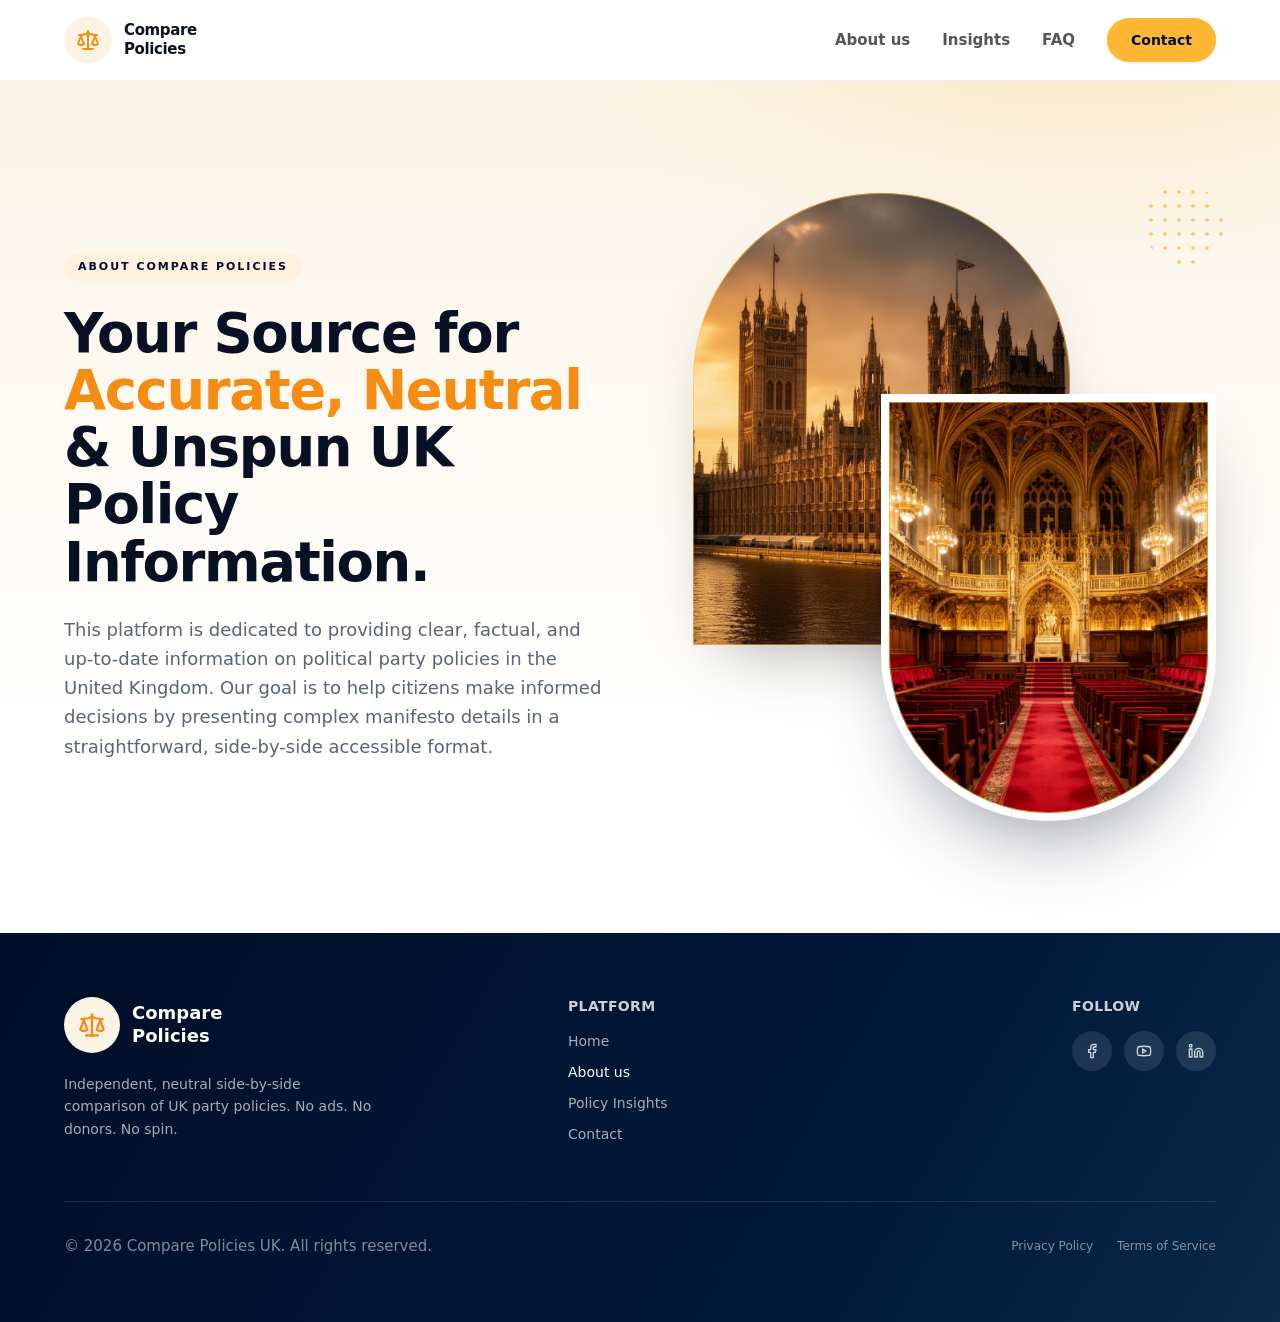
==== about.html @ 4af36c3d "About Page - Hero section" ====
<!DOCTYPE html>
<html lang="en">

<head>
    <!-- Basic Page Needs
		================================================== -->
    <meta charset="utf-8">
    <!--[if IE]><meta http-equiv="x-ua-compatible" content="IE=9" /><![endif]-->
    <meta http-equiv="X-UA-Compatible" content="IE=edge">
    <meta name="viewport" content="width=device-width, initial-scale=1">
    <title>About Us</title>
    <meta name="description" content="SFI">


    <link rel="stylesheet" type="text/css" href="assets/css/reset.css" />
    <link rel="stylesheet" type="text/css" href="assets/css/main.css" />
    <link rel="stylesheet" type="text/css" href="assets/css/responsive.css" />

</head>

<body>
    <header id="site-header" class="header">
        <div class="header-inner">
            <a href="/" class="logo">
                <span class="logo-icon">
                    <svg xmlns="http://www.w3.org/2000/svg" width="24" height="24" viewBox="0 0 24 24" fill="none"
                        stroke="currentColor" stroke-width="2" stroke-linecap="round" stroke-linejoin="round"
                        aria-hidden="true">
                        <path d="M12 3v18" />
                        <path d="m19 8 3 8a5 5 0 0 1-6 0zV7" />
                        <path d="M3 7h1a17 17 0 0 0 8-2 17 17 0 0 0 8 2h1" />
                        <path d="m5 8 3 8a5 5 0 0 1-6 0zV7" />
                        <path d="M7 21h10" />
                    </svg>
                </span>
                <span class="logo-text">Compare<br>Policies</span>
            </a>

            <div class="header-right">
                <nav>
                    <ul>
                        <li><a href="/about">About us</a></li>
                        <li><a href="/insights">Insights</a></li>
                        <li><a href="#faq">FAQ</a></li>
                    </ul>
                </nav>
                <div class="header-actions">
                    <a href="/contact" class="btn-header ">Contact</a>
                </div>
            </div>
            <div class="hambuger-mobile">
                <span class="lines line-1"></span>
                <span class="lines line-2"></span>
                <span class="lines line-3"></span>
            </div>
        </div>
    </header>
    <main id="site-content" class="site-content">
        <section class="about-hero">
            <div class="about-hero__bg" aria-hidden="true"></div>

            <div class="container">
                <div class="about-hero__grid">
                    <div class="about-hero__intro">
                        <span class="about-hero__badge">About Compare Policies</span>
                        <h1 class="about-hero__title">
                            Your Source for <span class="about-hero__title-accent">Accurate, Neutral</span> &amp; Unspun
                            UK
                            Policy Information.
                        </h1>
                        <p class="about-hero__text">
                            This platform is dedicated to providing clear, factual, and up-to-date information on
                            political
                            party policies in the United Kingdom. Our goal is to help citizens make informed decisions
                            by
                            presenting complex manifesto details in a straightforward, side-by-side accessible format.
                        </p>
                    </div>

                    <div class="about-hero__media">
                        <div class="about-hero__media-frame">
                            <div class="about-hero__img about-hero__img--main">
                                <img src="/assets/images/about-westminster-BgsL-rMj.jpg"
                                    alt="The Palace of Westminster at golden hour" width="1024" height="1280">
                            </div>
                            <div class="about-hero__img about-hero__img--secondary">
                                <div class="about-hero__img-inner">
                                    <img src="/assets/images/about-lords-BUiAMKQG.jpg"
                                        alt="Interior of the House of Lords chamber" width="1024" height="1280"
                                        loading="lazy">
                                </div>
                            </div>
                            <span class="about-hero__dots" aria-hidden="true"></span>
                        </div>
                    </div>
                </div>


            </div>
        </section>
    </main>

    <footer class="site-footer" id="site-footer" role="contentinfo">
        <div class="container">
            <div class="site-footer__top">

                <div class="site-footer__brand">
                    <div class="site-footer__logo">
                        <span class="site-footer__logo-icon">
                            <svg xmlns="http://www.w3.org/2000/svg" width="28" height="28" viewBox="0 0 24 24"
                                fill="none" stroke="currentColor" stroke-width="2" stroke-linecap="round"
                                stroke-linejoin="round" aria-hidden="true">
                                <path d="M12 3v18"></path>
                                <path d="m19 8 3 8a5 5 0 0 1-6 0zV7"></path>
                                <path d="M3 7h1a17 17 0 0 0 8-2 17 17 0 0 0 8 2h1"></path>
                                <path d="m5 8 3 8a5 5 0 0 1-6 0zV7"></path>
                                <path d="M7 21h10"></path>
                            </svg>
                        </span>
                        <span class="site-footer__logo-text">Compare<br>Policies</span>
                    </div>
                    <p class="site-footer__tagline">Independent, neutral side-by-side comparison of UK party policies.
                        No ads. No donors. No spin.</p>
                </div>

                <div class="site-footer__col">
                    <h4 class="site-footer__heading">Platform</h4>
                    <ul class="site-footer__links">
                        <li><a href="/">Home</a></li>
                        <li><a href="/about" class="current-menu-item" aria-current="page">About us</a></li>
                        <li><a href="/insights">Policy Insights</a></li>
                        <li><a href="/contact">Contact</a></li>
                    </ul>
                </div>

                <div class="site-footer__col">
                    <h4 class="site-footer__heading">Follow</h4>
                    <div class="site-footer__social">
                        <a href="#" aria-label="Facebook" class="site-footer__social-link">
                            <svg xmlns="http://www.w3.org/2000/svg" width="16" height="16" viewBox="0 0 24 24"
                                fill="none" stroke="currentColor" stroke-width="2" stroke-linecap="round"
                                stroke-linejoin="round" aria-hidden="true">
                                <path d="M18 2h-3a5 5 0 0 0-5 5v3H7v4h3v8h4v-8h3l1-4h-4V7a1 1 0 0 1 1-1h3z"></path>
                            </svg>
                        </a>
                        <a href="#" aria-label="YouTube" class="site-footer__social-link">
                            <svg xmlns="http://www.w3.org/2000/svg" width="16" height="16" viewBox="0 0 24 24"
                                fill="none" stroke="currentColor" stroke-width="2" stroke-linecap="round"
                                stroke-linejoin="round" aria-hidden="true">
                                <path
                                    d="M2.5 17a24.12 24.12 0 0 1 0-10 2 2 0 0 1 1.4-1.4 49.56 49.56 0 0 1 16.2 0A2 2 0 0 1 21.5 7a24.12 24.12 0 0 1 0 10 2 2 0 0 1-1.4 1.4 49.55 49.55 0 0 1-16.2 0A2 2 0 0 1 2.5 17">
                                </path>
                                <path d="m10 15 5-3-5-3z"></path>
                            </svg>
                        </a>
                        <a href="#" aria-label="LinkedIn" class="site-footer__social-link">
                            <svg xmlns="http://www.w3.org/2000/svg" width="16" height="16" viewBox="0 0 24 24"
                                fill="none" stroke="currentColor" stroke-width="2" stroke-linecap="round"
                                stroke-linejoin="round" aria-hidden="true">
                                <path
                                    d="M16 8a6 6 0 0 1 6 6v7h-4v-7a2 2 0 0 0-2-2 2 2 0 0 0-2 2v7h-4v-7a6 6 0 0 1 6-6z">
                                </path>
                                <rect width="4" height="12" x="2" y="9"></rect>
                                <circle cx="4" cy="4" r="2"></circle>
                            </svg>
                        </a>
                    </div>
                </div>

            </div>

            <div class="site-footer__bottom">
                <p>© 2026 Compare Policies UK. All rights reserved.</p>
                <div class="site-footer__legal">
                    <a href="#">Privacy Policy</a>
                    <a href="#">Terms of Service</a>
                </div>
            </div>
        </div>
    </footer>
    <script type="text/javascript" src="assets/js/jquery-3.5.0.min.js"></script>
    <script type="text/javascript" src="assets/js/main.js"></script>
    <script type="text/javascript">
    </script>
</body>

</html>
---- assets/css/main.css ----
.header {
  	position: sticky;
  	top: 0;
  	z-index: 40;
  	border-bottom: 1px solid rgba(228, 232, 239, 0.6);
  	background-color: rgba(255, 255, 255, 0.85);
  	backdrop-filter: blur(12px);
  	-webkit-backdrop-filter: blur(12px);
  }

  .header-inner {
  	margin: 0 auto;
  	display: grid;
  	grid-template-columns: minmax(0, 1fr) auto;
  	height: 80px;
  	max-width: 1200px;
  	align-items: center;
  	gap: 1rem;
  	padding: 0 1.5rem;
  }

  .logo {
  	display: flex;
  	align-items: center;
  	gap: 0.75rem;
  	min-width: 0;
  	text-decoration: none;
  	color: var(--foreground);
  }

  .logo-icon {
  	display: grid;
  	place-items: center;
  	width: 48px;
  	height: 48px;
  	flex-shrink: 0;
  	border-radius: 50%;
  	background-color: var(--brand-cream);
  }

  .logo-icon svg {
  	color: var(--brand-gold-deep);
  }

  .logo-text {
  	font-size: 15px;
  	font-weight: 800;
  	line-height: 1.25;
  	letter-spacing: -0.025em;
  	white-space: nowrap;
  	overflow: hidden;
  	text-overflow: ellipsis;
  }


  .header-right {
  	display: flex;
  	align-items: center;
  	gap: 2rem;
  }

  .header-right nav ul {
  	display: flex;
  	align-items: center;
  	gap: 2rem;
  	font-size: 15px;
  	font-weight: 600;
  }

  .header-right nav ul li {
  	list-style: none;
  }

  .header-right nav ul li a {
  	text-decoration: none;
  	color: rgba(13, 13, 15, 0.7);
  	transition: color 0.15s ease;
  }

  .header-right nav ul li a:hover {
  	color: var(--foreground);
  }

  .btn-header {
  	display: inline-flex;
  	align-items: center;
  	justify-content: center;
  	padding: 8px 24px;
  	border-radius: 9999px;
  	min-height: 44px;
  	font-size: 0.875rem;
  	font-weight: 700;
  	white-space: nowrap;
  	cursor: pointer;
  	text-decoration: none;
  	border: none;
  	flex-shrink: 0;
  	background-color: var(--brand-gold);
  	color: var(--brand-navy-deep);
  	box-shadow: 0 1px 3px rgba(0, 0, 0, 0.1);
  	transition: opacity 0.15s ease;
  }

  .btn-header:hover {
  	opacity: 0.9;
  }

  .hambuger-mobile {
  	display: none;

  }

  @media (max-width: 639px) {
  	.header-right {
  		display: none;
  		position: absolute;
  		width: 100%;
  		height: calc(100vh - 80px);
  		top: 100%;
  		left: 0;
  		background: #fff;
  		z-index: 9;
  		padding: 4rem 1rem;
  	}

  	.header-right nav ul {
  		flex-direction: column;
  	}

  	.header-actions {
  		text-align: center;
  		margin-top: 2rem;
  	}

  	.header-inner {
  		transition: background 0.3s ease;
  	}

  	.header-inner.active {
  		background: #fff;
  	}

  	.logo {
  		max-width: 200px;
  	}

  	.hambuger-mobile {
  		position: absolute;
  		right: 30px;
  		display: block;
  		top: 50%;

  		z-index: 1;
  		transform: translateY(-50%);
  	}

  	.lines {
  		width: 25px;
  		height: 3px;
  		background: var(--brand-navy-deep);
  		display: block;
  		position: absolute;
  		top: 50%;
  		left: 50%;
  		margin-left: -12.5px;
  		margin-top: -1.5px;
  		-webkit-transition: -webkit-transform 200ms;
  		transition: -webkit-transform 200ms;
  		transition: transform 200ms;
  		transition: transform 200ms, -webkit-transform 200ms;
  	}

  	.line-1 {
  		-webkit-transform: translate3d(0, -8px, 0);
  		transform: translate3d(0, -8px, 0);
  	}

  	.line-2 {
  		-webkit-transform: translate3d(0, 0, 0);
  		transform: translate3d(0, 0, 0);

  	}

  	.line-3 {
  		-webkit-transform: translate3d(0, 8px, 0);
  		transform: translate3d(0, 8px, 0);
  	}

  	.hambuger-mobile.exit .line-1 {
  		-webkit-transform: translate3d(0, 0, 0) rotate(45deg);
  		transform: translate3d(0, 0, 0) rotate(45deg);
  	}

  	.hambuger-mobile.exit .line-2 {
  		opacity: 0;
  		-webkit-transform: translate3d(0, 0, 0) scale(0.1, 1);
  		transform: translate3d(0, 0, 0) scale(0.1, 1);
  	}

  	.hambuger-mobile.exit .line-3 {
  		-webkit-transform: translate3d(0, 0, 0) rotate(-45deg);
  		transform: translate3d(0, 0, 0) rotate(-45deg);
  	}
  }

  .hero {
  	position: relative;
  	overflow: hidden;
  	background-color: var(--brand-navy-deep);
  }

  .hero-bg {
  	position: absolute;
  	inset: 0;
  	z-index: 0;
  	background: radial-gradient(1100px 500px at 50% -100px, color-mix(in oklab, var(--brand-gold) 12%, transparent), transparent 60%);
  }

  .hero-inner {
  	position: relative;
  	z-index: 1;
  	margin: 0 auto;
  	max-width: 1100px;
  	padding: 6rem 1.5rem;
  	text-align: center;
  }

  @media (min-width: 640px) {
  	.hero-inner {
  		padding: 8rem 1.5rem;
  	}
  }

  .hero-badge {
  	display: inline-flex;
  	align-items: center;
  	gap: 0.5rem;
  	margin-bottom: 1.75rem;
  	border: 1px solid rgba(255, 255, 255, 0.2);
  	background: rgba(255, 255, 255, 0.1);
  	border-radius: 9999px;
  	padding: 5px 16px;
  	font-size: 0.75rem;
  	font-weight: 600;
  	color: rgba(255, 255, 255, 0.8);
  	box-shadow: 0 1px 3px rgba(0, 0, 0, 0.1);
  }

  .hero-title {
  	margin: 0 auto;
  	max-width: 56rem;
  	font-size: 2.25rem;
  	font-weight: 900;
  	line-height: 1.05;
  	letter-spacing: -0.025em;
  	color: #fff;
  	text-wrap: balance;
  }

  .hero-title span {
  	color: var(--brand-gold-deep)
  }

  @media (min-width: 640px) {
  	.hero-title {
  		font-size: 3.75rem;
  	}
  }

  .hero-desc {
  	margin: 1.5rem auto 0;
  	max-width: 42rem;
  	font-size: 1.125rem;
  	line-height: 1.625;
  	color: rgba(255, 255, 255, 0.7);
  	text-wrap: pretty;
  }

  .hero-trust {
  	display: flex;
  	flex-wrap: wrap;
  	align-items: center;
  	justify-content: center;
  	gap: 0.5rem 1.5rem;
  	margin-top: 1.75rem;
  	font-size: 0.875rem;
  	font-weight: 500;
  	color: rgba(255, 255, 255, 0.75);
  }

  .trust-item {
  	display: inline-flex;
  	align-items: center;
  	gap: 0.375rem;
  }

  .trust-item svg {
  	color: var(--brand-gold-deep)
  }

  .trust-sep {
  	display: none;
  	width: 1px;
  	height: 1rem;
  	background: rgba(255, 255, 255, 0.2);
  }

  @media (min-width: 640px) {
  	.trust-sep {
  		display: inline-block;
  	}
  }

  /* Buttons */
  .hero-actions {
  	display: flex;
  	flex-wrap: wrap;
  	align-items: center;
  	justify-content: center;
  	gap: 0.75rem;
  	margin-top: 2.5rem;
  }

  .btn {
  	display: inline-flex;
  	align-items: center;
  	justify-content: center;
  	gap: 0.5rem;
  	padding: 8px 24px;
  	border-radius: 9999px;
  	min-height: 44px;
  	font-size: 1rem;
  	font-weight: 700;
  	text-decoration: none;
  	white-space: nowrap;
  	background-color: var(--brand-gold);
  	color: var(--brand-navy-deep);
  	transition: filter 0.15s ease;
  }

  .btn-gold {
  	box-shadow: 0 18px 40px -14px color-mix(in oklab, var(--brand-gold) 85%, transparent);

  }

  .btn:hover {
  	filter: brightness(1.05);
  }

  .btn-outline {
  	font-weight: 600;
  	color: #fff;
  	border: 2px solid rgba(255, 255, 255, 0.3);
  	background: transparent;
  	box-shadow: none;
  	transition: background 0.15s ease;
  }

  .btn-outline:hover {
  	filter: none;
  	background: rgba(255, 255, 255, 0.1);
  }

  .btn svg {
  	transition: transform 0.15s ease;
  }

  .btn:hover svg {
  	transform: translateY(2px);
  }

  .btn-outline:hover svg {
  	transform: translateX(2px);

  }

  .hero-actions .btn {
  	padding: 14px 28px;
  }

  .compare-section {
  	border-top: 1px solid rgba(228, 232, 239, 0.6);
  	background-color: var(--background);
  	padding: 5rem 0;
  }

  .btn-navy:hover svg {
  	transform: translateX(2px);

  }

  .compare-inner {}

  .compare-heading {
  	margin-bottom: 2.5rem;
  	max-width: 42rem;
  }



  @media (min-width: 640px) {
  	.compare-title {
  		font-size: 2.25rem;
  	}
  }

  .compare-desc {
  	margin-top: 0.75rem;
  	color: var(--muted-foreground);
  }

  /* TAB SCROLL */
  .tab-scroll {
  	margin: 0 -1.5rem;
  	overflow-x: auto;
  	padding: 0 1.5rem 0.5rem;
  	scrollbar-width: none;
  	-ms-overflow-style: none;
  }

  .tab-scroll::-webkit-scrollbar {
  	display: none;
  }

  .tab-list {
  	display: inline-flex;
  	gap: 0.25rem;
  	padding: 0.25rem;
  	border-radius: 9999px;
  	background-color: var(--brand-cream);
  	white-space: nowrap;
  }

  .tab-btn {
  	display: inline-flex;
  	align-items: center;
  	justify-content: center;
  	padding: 0.5rem 1rem;
  	border-radius: 9999px;
  	border: none;
  	background: transparent;
  	font-size: 0.875rem;
  	font-weight: 600;
  	color: rgba(13, 13, 15, 0.6);
  	cursor: pointer;
  	transition: background 0.15s ease, color 0.15s ease, box-shadow 0.15s ease;
  	line-height: 1.42857;
  }

  .tab-btn--active {
  	background-color: var(--brand-navy);
  	color: #fff;
  	box-shadow: 0 1px 3px rgba(0, 0, 0, 0.15);
  }

  .tab-panel {
  	margin-top: 2rem;
  }

  .cards-grid {
  	display: grid;
  	grid-template-columns: 1fr;
  	gap: 1.25rem;
  }

  @media (min-width: 768px) {
  	.cards-grid {
  		grid-template-columns: repeat(2, 1fr);
  		gap: 1.5rem;
  	}
  }

  @media (min-width: 1024px) {
  	.cards-grid {
  		grid-template-columns: repeat(3, 1fr);
  	}
  }

  .compare-section .card {
  	overflow: hidden;
  	border-radius: 24px;
  	border: 1px solid var(--border);
  	background-color: var(--card);
  	box-shadow: 0 1px 3px rgba(0, 0, 0, 0.07);
  	transition: transform 0.3s ease, box-shadow 0.3s ease;
  }

  .compare-section .card:hover {
  	transform: translateY(-4px);
  	box-shadow: 0 20px 40px rgba(0, 0, 0, 0.12);
  }

  .card-header {
  	padding: 1.25rem 1.5rem;
  	color: #fff;
  }

  .card-title {
  	font-size: 1.125rem;
  	font-weight: 900;
  	letter-spacing: -0.025em;
  }

  .card-subtitle {
  	font-size: 0.75rem;
  	font-weight: 500;
  	color: rgba(255, 255, 255, 0.85);
  	margin: 0;
  }

  .card-list {
  	list-style: none;
  	padding: 1.5rem;
  	display: flex;
  	flex-direction: column;
  	gap: 1rem;
  }

  .card-item {
  	display: flex;
  	gap: 0.75rem;
  	font-size: 15px;
  	line-height: 1.625;
  	color: rgba(13, 13, 15, 0.8);
  }

  .card-icon {
  	flex-shrink: 0;
  	margin-top: 2px;
  	width: 16px;
  	height: 16px;
  }


  .card .card-header {
  	background: var(--bg-header, var(--color));
  }

  .card .card-icon {
  	color: var(--color);
  }

  .insights {
  	border-top: 1px solid var(--border);
  	background-color: var(--background);
  	padding: 5rem 0;
  }

  .insights__head {
  	display: flex;
  	flex-direction: column;
  	gap: 1rem;
  	margin-bottom: 2.5rem;
  }



  .btn-navy {
  	background-color: var(--brand-navy-deep);
  	color: #fff;
  	box-shadow: none;
  	font-size: 0.875rem;
  	line-height: 1.42857;
  }

  .btn-navy:hover {
  	filter: brightness(1.15);
  }

  .insights__grid {
  	display: grid;
  	grid-template-columns: 1fr;
  	gap: 2rem;
  }

  .insight-card {
  	display: flex;
  	flex-direction: column;
  	height: 100%;
  	border-radius: 1rem;
  	overflow: hidden;
  	border: 1px solid var(--border);
  	background: #fff;
  	text-decoration: none;
  	color: inherit;
  	box-shadow: 0 8px 24px -16px rgba(15, 23, 42, 0.18);
  	transition: transform 0.3s ease, box-shadow 0.3s ease;
  }

  .insight-card:hover {
  	transform: translateY(-4px);
  	box-shadow: 0 30px 50px -24px rgba(15, 23, 42, 0.28);
  }

  .insight-card__media {
  	position: relative;
  	aspect-ratio: 16 / 10;
  	width: 100%;
  	display: grid;
  	place-items: center;
  }

  .insight-card__media--green {
  	background: linear-gradient(135deg, #bbf7d0 0%, #4ade80 100%);
  }

  .insight-card__media--navy {
  	background: linear-gradient(135deg, color-mix(in oklab, var(--brand-navy) 25%, white) 0%, var(--brand-navy) 100%);
  }

  .insight-card__media--blue {
  	background: linear-gradient(135deg, #bfdbfe 0%, #60a5fa 100%);
  }

  .insight-card__icon {
  	color: rgba(255, 255, 255, 0.9);
  	filter: drop-shadow(0 4px 10px rgba(0, 0, 0, 0.18));
  	transition: transform 0.3s ease;
  }

  .insight-card:hover .insight-card__icon {
  	transform: scale(1.1);
  }

  .insight-card__tag {
  	position: absolute;
  	left: 1rem;
  	top: 1rem;
  	border-radius: 9999px;
  	padding: 0.25rem 0.75rem;
  	font-size: 0.6875rem;
  	font-weight: 700;
  	text-transform: uppercase;
  	letter-spacing: 0.05em;
  }

  .insight-card__tag--green {
  	background-color: color-mix(in oklab, #16a34a 18%, white);
  	color: #166534;
  }

  .insight-card__tag--navy {
  	background-color: color-mix(in oklab, var(--brand-navy) 14%, white);
  	color: var(--brand-navy-deep);
  }

  .insight-card__tag--blue {
  	background-color: color-mix(in oklab, #2563eb 18%, white);
  	color: #1e3a8a;
  }

  .insight-card__body {
  	display: flex;
  	flex: 1;
  	flex-direction: column;
  	padding: 1.5rem;
  }

  .insight-card__title {
  	font-size: 1.125rem;
  	font-weight: 700;
  	line-height: 1.375;
  	letter-spacing: -0.025em;
  	color: var(--brand-navy-deep);
  	display: -webkit-box;
  	-webkit-line-clamp: 2;
  	-webkit-box-orient: vertical;
  	overflow: hidden;
  	transition: color 0.3s ease;
  }



  .insight-card__excerpt {
  	margin-top: 0.75rem;
  	margin-bottom: 0;
  	font-size: 0.9375rem;
  	line-height: 1.625;
  	color: var(--muted-foreground);
  	display: -webkit-box;
  	-webkit-line-clamp: 3;
  	-webkit-box-orient: vertical;
  	overflow: hidden;
  }

  .insight-card__meta {
  	margin-top: auto;
  	display: flex;
  	align-items: center;
  	justify-content: space-between;
  	border-top: 1px solid var(--border);
  	padding-top: 1rem;
  	font-size: 0.75rem;
  	font-weight: 500;
  	color: var(--muted-foreground);
  }

  .insight-card__readtime {
  	display: inline-flex;
  	align-items: center;
  	gap: 0.375rem;
  }

  @media (min-width: 640px) {
  	.insights__head {
  		flex-direction: row;
  		align-items: flex-end;
  		justify-content: space-between;
  	}

  	.insights__grid {
  		grid-template-columns: repeat(2, 1fr);
  	}

  }

  @media (min-width: 1024px) {
  	.insights__grid {
  		grid-template-columns: repeat(3, 1fr);
  	}
  }

  @media (max-width:767px) {
  	.insights__head {
  		align-items: flex-start;
  	}
  }

  .methodology {
  	border-top: 1px solid var(--border);
  	background-color: var(--brand-cream);
  	padding: 5rem 0;
  }

  .methodology__head {
  	margin-bottom: 3.5rem;
  	text-align: center;
  }



  .methodology__grid {
  	position: relative;
  	display: grid;
  	gap: 1.5rem;
  }

  .step-card {
  	position: relative;
  	border-radius: 1rem;
  	border: 1px solid var(--border);
  	background-color: var(--card);
  	padding: 2rem;
  	box-shadow: 0 1px 2px 0 rgba(0, 0, 0, 0.05);
  }

  .step-card__head {
  	display: flex;
  	align-items: center;
  	justify-content: space-between;
  }

  .step-card__icon-wrap {
  	display: grid;
  	place-items: center;
  	height: 3rem;
  	width: 3rem;
  	border-radius: 0.75rem;
  	background-color: var(--brand-navy);
  	color: var(--brand-gold);
  }

  .step-card__number {
  	font-size: 1.875rem;
  	font-weight: 900;
  	letter-spacing: -0.025em;
  	color: color-mix(in oklab, var(--brand-navy) 18%, transparent);
  }

  .step-card__title {
  	margin-top: 1.25rem;
  	font-size: 1.25rem;
  	font-weight: 700;
  	letter-spacing: -0.025em;
  }

  .step-card__text {
  	margin-top: 0.5rem;
  	font-size: 0.9375rem;
  	line-height: 1.625;
  	color: var(--muted-foreground);
  }

  @media (min-width: 768px) {
  	.methodology__grid {
  		grid-template-columns: repeat(3, 1fr);
  		gap: 2rem;
  	}
  }

  .faq {
  	border-top: 1px solid var(--border);
  	padding: 5rem 0;
  }

  .container--narrow {
  	max-width: 820px;
  }

  .faq__head {
  	margin-bottom: 2.5rem;
  	text-align: center;
  }


  .faq__list {
  	display: flex;
  	flex-direction: column;
  	gap: 0.75rem;
  }

  .faq-item {
  	border-radius: 1rem;
  	border: 1px solid var(--border);
  	background-color: var(--card);
  	overflow: hidden;
  }

  .faq-item__trigger {
  	display: flex;
  	width: 100%;
  	align-items: center;
  	justify-content: space-between;
  	gap: 1rem;
  	padding: 1.25rem 1.25rem;
  	background: none;
  	border: none;
  	cursor: pointer;
  	text-align: left;
  	font-size: 1rem;
  	font-weight: 600;
  	color: var(--foreground);
  	line-height: 1.5;
  }

  .faq-item__icon {
  	flex-shrink: 0;
  	color: var(--muted-foreground);
  	transition: transform 0.2s ease;
  }

  .faq-item__trigger[aria-expanded="true"] .faq-item__icon {
  	transform: rotate(180deg);
  }

  .faq-item__panel {
  	max-height: 0;
  	overflow: hidden;
  	transition: max-height 0.25s ease;
  }

  .faq-item__panel-inner {
  	padding: 0 1.25rem 1.25rem;
  	font-size: 0.875rem;
  	line-height: 1.625;
  	color: var(--muted-foreground);
  }

  .newsletter {
  	border-top: 1px solid var(--border);
  	padding: 5rem 0;
  }

  .newsletter__panel {
  	position: relative;
  	overflow: hidden;
  	border-radius: 1.5rem;
  	padding: 4rem 2rem;
  	text-align: center;
  	color: #fff;
  	background: linear-gradient(135deg, var(--brand-navy-deep) 0%, var(--brand-navy) 60%, var(--brand-navy-soft) 100%);
  }

  .newsletter__pattern {
  	pointer-events: none;
  	position: absolute;
  	inset: 0;
  	opacity: 0.06;
  	background-image: repeating-linear-gradient(135deg, #fff 0px, #fff 1px, transparent 1px, transparent 22px);
  }

  .newsletter__content {
  	position: relative;
  }

  .newsletter__title {
  	margin: 0 auto;
  	max-width: 42rem;
  	font-size: 2.25rem;
  	font-weight: 900;
  	letter-spacing: -0.025em;
  	line-height: 1.11111;
  }

  .newsletter__text {
  	margin: 1rem auto 0;
  	max-width: 32rem;
  	color: rgba(255, 255, 255, 0.75);
  }

  .newsletter__form {
  	display: flex;
  	flex-direction: column;
  	gap: 0.75rem;
  	max-width: 28rem;
  	margin: 2rem auto 0;
  }

  .newsletter__input {
  	height: 3rem;
  	width: 100%;
  	border-radius: 9999px;
  	border: 1px solid rgba(255, 255, 255, 0.18);
  	background-color: rgba(255, 255, 255, 0.1);
  	padding: 0 1.25rem;
  	font-size: 1rem;
  	color: #fff;
  }

  .newsletter__input::placeholder {
  	color: rgba(255, 255, 255, 0.5);
  }

  .newsletter__input:focus-visible {
  	outline: none;
  	box-shadow: 0 0 0 2px var(--brand-gold);
  }

  .newsletter__submit {
  	display: inline-flex;
  	align-items: center;
  	justify-content: center;
  	gap: 0.5rem;
  	min-height: 3rem;
  	padding: 0 1.75rem;
  	border: none;
  	border-radius: 9999px;
  	font-size: .875rem;
  	line-height: 1.42857;
  	font-weight: 700;
  	white-space: nowrap;
  	cursor: pointer;
  	background-color: var(--brand-gold);
  	color: var(--brand-navy-deep);
  	transition: filter 0.15s ease;
  }

  .newsletter__submit:hover {
  	filter: brightness(1.05);
  }

  .newsletter__disclaimer {
  	margin-top: 1rem;
  	font-size: 0.75rem;
  	color: rgba(255, 255, 255, 0.55);
  	line-height: 1.33333;
  }

  @media (min-width: 640px) {
  	.newsletter__panel {
  		padding: 4rem 4rem;
  	}

  	.newsletter__form {
  		flex-direction: row;
  	}

  	.newsletter__submit {
  		flex-shrink: 0;
  	}
  }

  /* Footer */
  .site-footer {
  	color: #fff;
  	background: linear-gradient(120deg, var(--brand-navy-deep) 0%, var(--brand-navy) 70%, var(--brand-navy-soft) 100%);
  }

  .site-footer__top {
  	display: grid;
  	gap: 2.5rem;
  	padding: 64px 0 56px;
  }

  .site-footer__brand {
  	display: flex;
  	flex-direction: column;
  }

  .site-footer__logo {
  	display: flex;
  	align-items: center;
  	gap: 0.75rem;
  }

  .site-footer__logo-icon {
  	display: grid;
  	place-items: center;
  	height: 3.5rem;
  	width: 3.5rem;
  	border-radius: 9999px;
  	background-color: var(--brand-cream);
  	color: var(--brand-gold-deep);
  }

  .site-footer__logo-text {
  	font-size: 1.125rem;
  	font-weight: 800;
  	line-height: 1.25;
  }

  .site-footer__tagline {
  	margin-top: 1.25rem;
  	max-width: 20rem;
  	font-size: 0.875rem;
  	color: rgba(255, 255, 255, 0.65);
  }

  .site-footer__heading {
  	font-size: 0.875rem;
  	font-weight: 700;
  	text-transform: uppercase;
  	letter-spacing: 0.025em;
  	color: rgba(255, 255, 255, 0.8);
  }

  .site-footer__links {
  	margin-top: 1rem;
  	display: flex;
  	flex-direction: column;
  	gap: 0.625rem;
  	font-size: 0.875rem;
  	list-style: none;
  	padding: 0;
  }

  .site-footer__links a {
  	color: rgba(255, 255, 255, 0.65);
  	text-decoration: none;
  	transition: color 0.15s ease;
  }

  .site-footer__links a:hover,
  .site-footer__links a.current-menu-item {
  	color: #fff;
  }

  .site-footer__social {
  	margin-top: 1rem;
  	display: flex;
  	align-items: center;
  	gap: 0.75rem;
  }

  .site-footer__social-link {
  	display: grid;
  	place-items: center;
  	height: 2.5rem;
  	width: 2.5rem;
  	border-radius: 9999px;
  	background-color: rgba(255, 255, 255, 0.1);
  	color: rgba(255, 255, 255, 0.8);
  	transition: background-color 0.15s ease, color 0.15s ease;
  }

  .site-footer__social-link:hover {
  	background-color: rgba(255, 255, 255, 0.2);
  	color: #fff;
  }

  .site-footer__bottom {
  	display: flex;
  	flex-direction: column;
  	align-items: center;
  	justify-content: space-between;
  	gap: 0.75rem;
  	border-top: 1px solid rgba(255, 255, 255, 0.1);
  	padding: 2rem 0 4rem;
  	font-size: 0.75rem;
  	color: rgba(255, 255, 255, 0.5);
  }

  .site-footer__bottom p {
  	color: #ffffff80;
  	margin: 0;
  }

  .site-footer__legal {
  	display: flex;
  	gap: 1.5rem;
  }

  .site-footer__legal a {
  	color: rgba(255, 255, 255, 0.5);
  	text-decoration: none;
  	transition: color 0.15s ease;
  }

  .site-footer__legal a:hover {
  	color: rgba(255, 255, 255, 0.8);
  }

  @media (min-width: 768px) {
  	.site-footer__top {
  		grid-template-columns: 1fr 1fr auto;
  		align-items: start;
  	}

  	.site-footer__bottom {
  		flex-direction: row;
  	}
  }


  /* about hero */
  .about-hero {
  	position: relative;
  	overflow: hidden;
  }

  .about-hero__bg {
  	position: absolute;
  	inset: 0;
  	z-index: -1;
  	background:
  		radial-gradient(900px 460px at 85% -80px, color-mix(in oklab, var(--brand-gold) 18%, transparent), transparent 60%),
  		linear-gradient(180deg, var(--brand-cream) 0%, #ffffff 75%);
  }

  .about-hero__grid {
  	display: grid;
  	align-items: center;
  	gap: 3.5rem;
  	padding: 5rem 0;
  }

  .about-hero__badge {
  	display: inline-flex;
  	align-items: center;
  	border-radius: 9999px;
  	padding: 0.375rem 0.875rem;
  	font-size: 0.6875rem;
  	font-weight: 700;
  	text-transform: uppercase;
  	letter-spacing: 0.18em;
  	background-color: color-mix(in oklab, var(--brand-gold) 20%, white);
  	color: var(--brand-navy-deep);
  }

  .about-hero__title {
  	margin-top: 1.5rem;
  	font-size: 2.25rem;
  	font-weight: 900;
  	line-height: 1.05;
  	letter-spacing: -0.025em;
  }

  .about-hero__title-accent {
  	color: var(--brand-gold-deep);
  }

  .about-hero__text {
  	margin-top: 1.5rem;
  	max-width: 36rem;
  	font-size: 1.125rem;
  	line-height: 1.625;
  	color: var(--muted-foreground);
  }

  .about-hero__media {
  	position: relative;
  	margin: 0 auto;
  	width: 100%;
  	max-width: 560px;
  }

  .about-hero__media-frame {
  	position: relative;
  	aspect-ratio: 5 / 6;
  	width: 100%;
  }

  .about-hero__img {
  	position: absolute;
  	overflow: hidden;
  }

  .about-hero__img img {
  	height: 100%;
  	width: 100%;
  	object-fit: cover;
  	display: block;
  }

  .about-hero__img--main {
  	top: 0;
  	left: 0;
  	height: 72%;
  	width: 72%;
  	border-radius: 9999px 9999px 1.5rem 1.5rem;
  	box-shadow: 0 30px 70px -30px rgba(0, 0, 0, 0.35);
  	outline: 1px solid color-mix(in oklab, var(--brand-gold) 55%, transparent);
  	outline-offset: -1px;
  }

  .about-hero__img--secondary {
  	bottom: 0;
  	right: 0;
  	height: 68%;
  	width: 64%;
  	background-color: #fff;
  	padding: 0.5rem;
  	border-radius: 1.5rem 1.5rem 9999px 9999px;
  	box-shadow: 0 40px 80px -30px rgba(15, 23, 42, 0.45);
  }

  .about-hero__img-inner {
  	height: 100%;
  	width: 100%;
  	overflow: hidden;
  	border-radius: 1.25rem 1.25rem 9999px 9999px;
  	outline: 1px solid color-mix(in oklab, var(--brand-gold) 60%, transparent);
  	outline-offset: -1px;
  }

  .about-hero__img-inner img {
  	height: 100%;
  	width: 100%;
  	object-fit: cover;
  	display: block;
  }

  .about-hero__dots {
  	position: absolute;
  	top: -0.5rem;
  	right: -0.5rem;
  	height: 5rem;
  	width: 5rem;
  	border-radius: 9999px;
  	opacity: 0.7;
  	background: radial-gradient(circle, var(--brand-gold) 1.5px, transparent 2px) 0 0 / 14px 14px;
  	pointer-events: none;
  }

  @media (min-width: 1024px) {
  	.about-hero__grid {
  		grid-template-columns: 1.05fr 1fr;
  		gap: 5rem;
  		padding: 7rem 0;
  	}

  	.about-hero__title {
  		font-size: 3.4rem;
  	}
  }
---- assets/css/responsive.css ----
@media (max-width: 1600px){
	
});
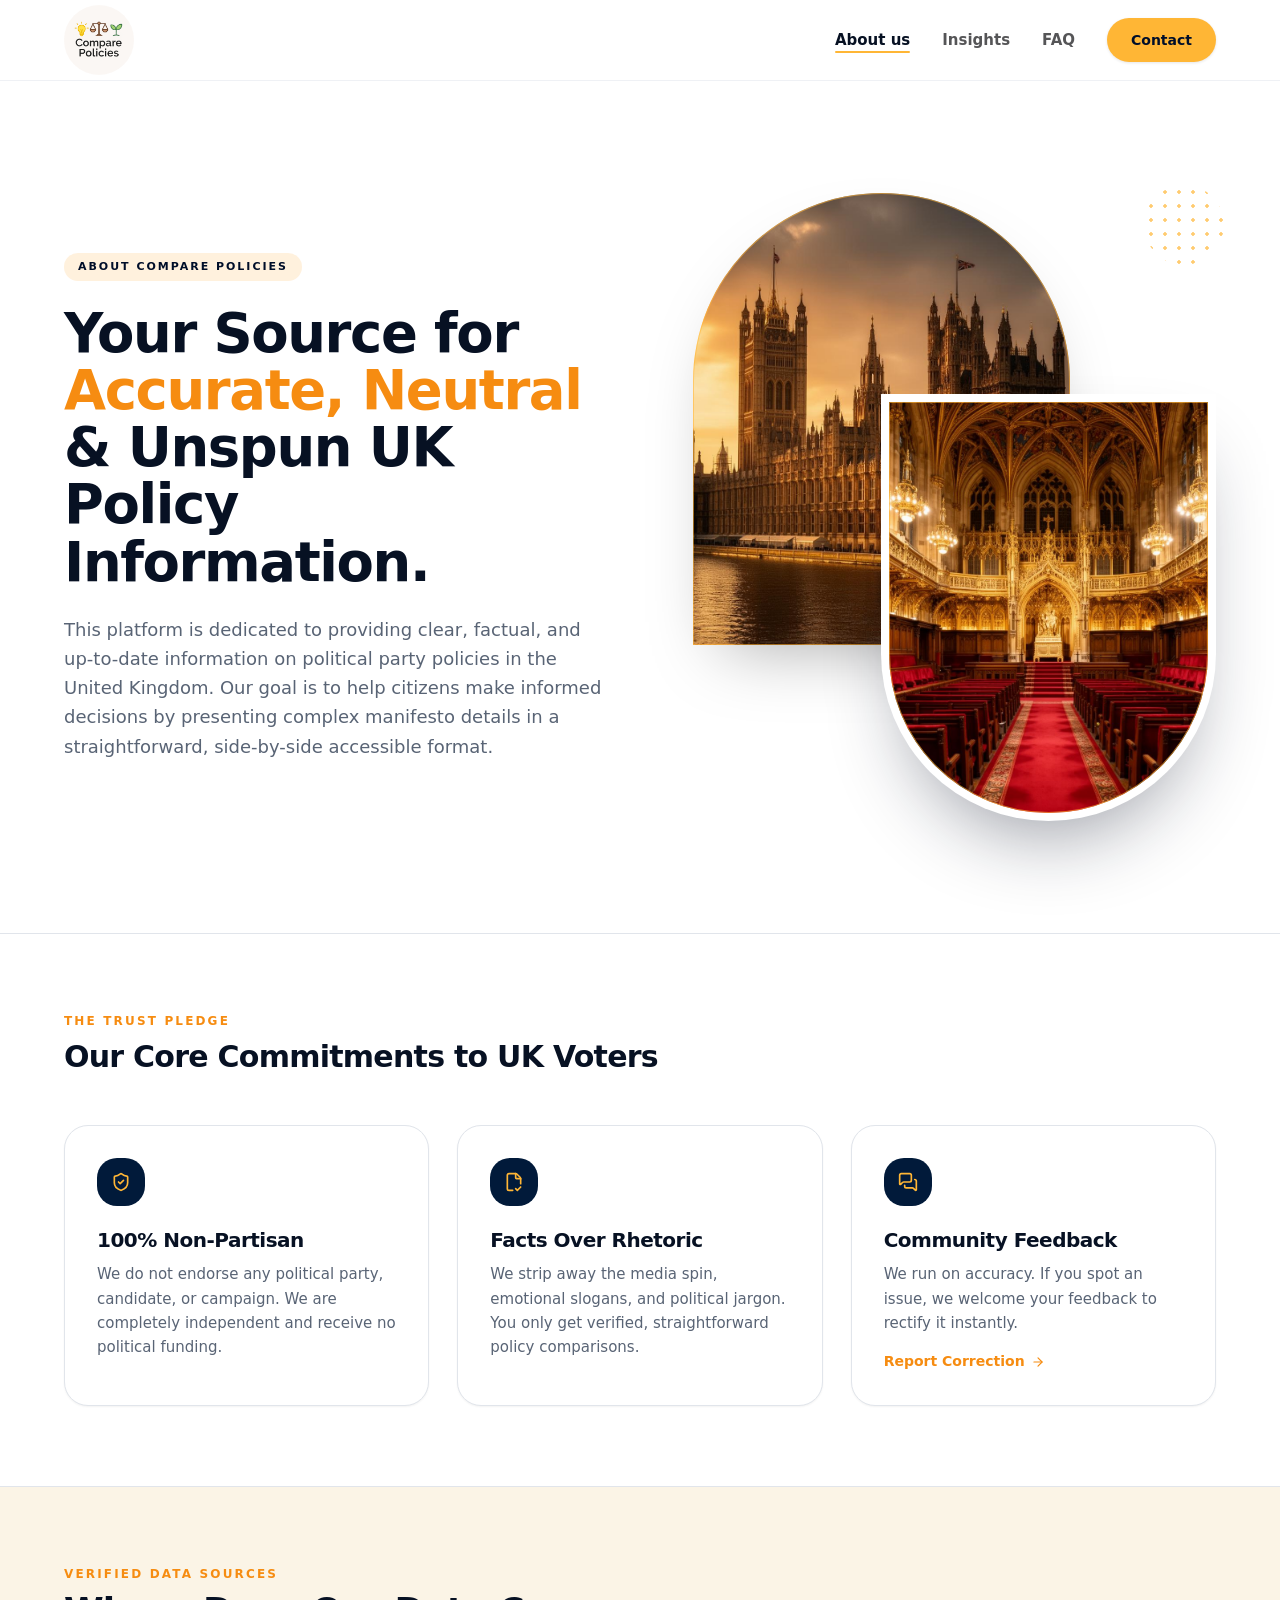
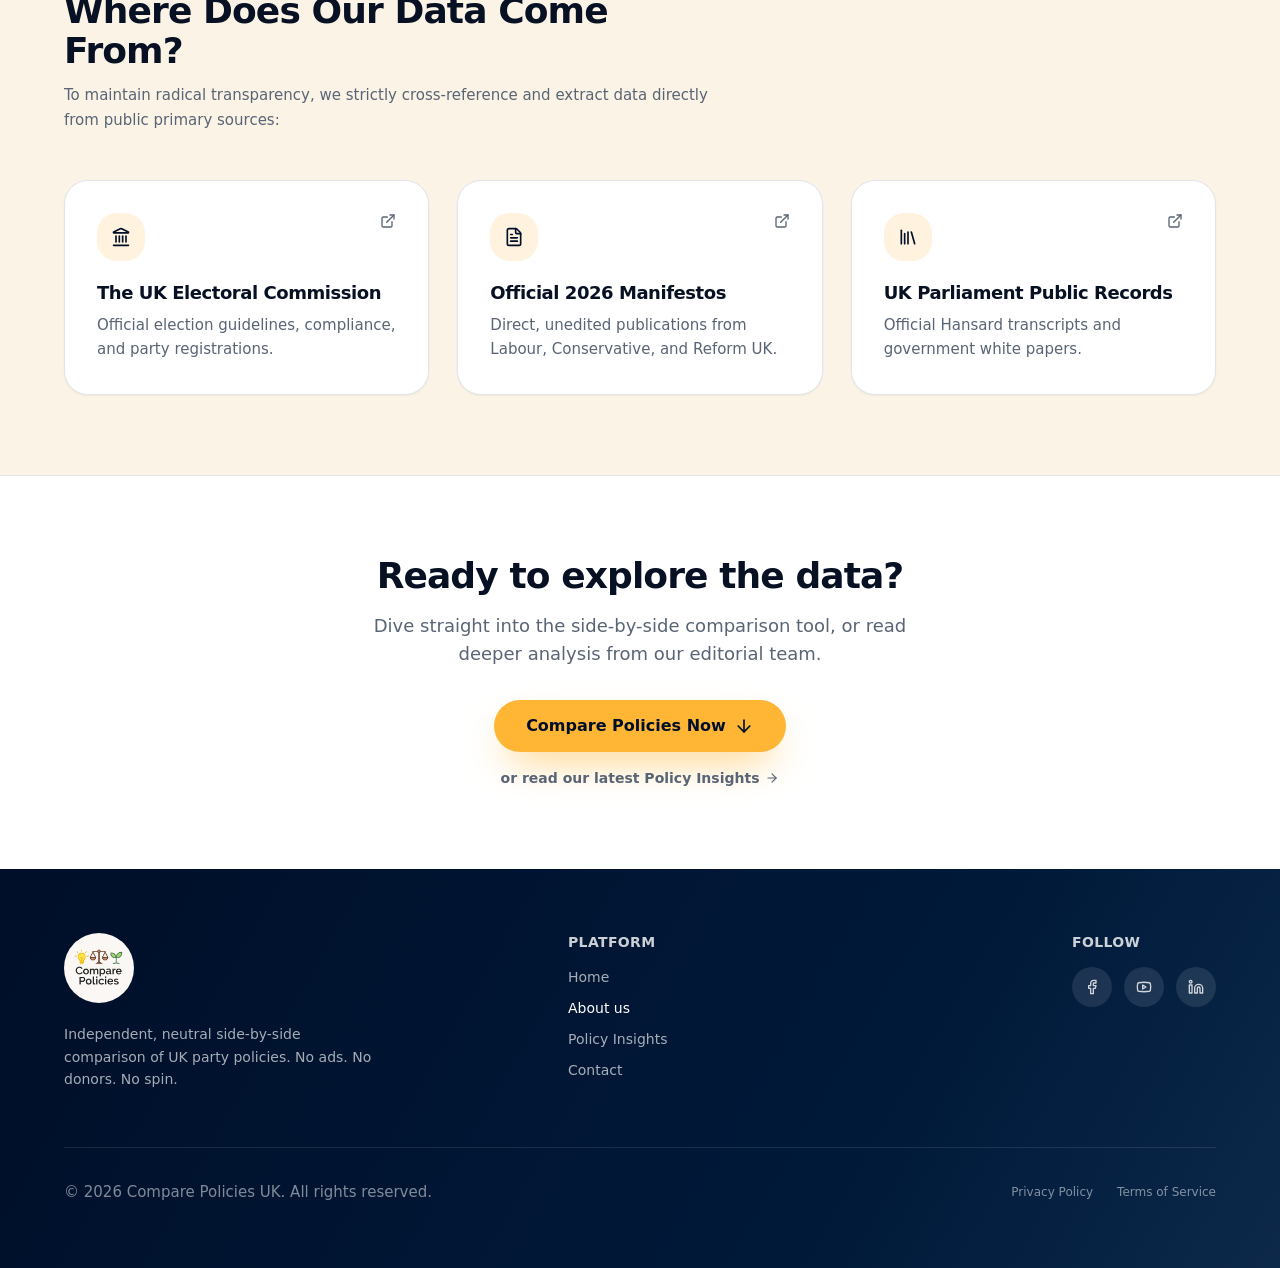
==== commit 2c667f7a: "up code 24/6" ====
--- a/about.html
+++ b/about.html
@@ -22,24 +22,13 @@
     <header id="site-header" class="header">
         <div class="header-inner">
             <a href="/" class="logo">
-                <span class="logo-icon">
-                    <svg xmlns="http://www.w3.org/2000/svg" width="24" height="24" viewBox="0 0 24 24" fill="none"
-                        stroke="currentColor" stroke-width="2" stroke-linecap="round" stroke-linejoin="round"
-                        aria-hidden="true">
-                        <path d="M12 3v18" />
-                        <path d="m19 8 3 8a5 5 0 0 1-6 0zV7" />
-                        <path d="M3 7h1a17 17 0 0 0 8-2 17 17 0 0 0 8 2h1" />
-                        <path d="m5 8 3 8a5 5 0 0 1-6 0zV7" />
-                        <path d="M7 21h10" />
-                    </svg>
-                </span>
-                <span class="logo-text">Compare<br>Policies</span>
+                <img src="./assets/images/Logo_compare_policies.png" alt="Compare Policies">
             </a>
 
             <div class="header-right">
                 <nav>
                     <ul>
-                        <li><a href="/about">About us</a></li>
+                        <li><a href="/about" class="current-menu-item" aria-current="page">About us</a></li>
                         <li><a href="/insights">Insights</a></li>
                         <li><a href="#faq">FAQ</a></li>
                     </ul>
@@ -80,12 +69,12 @@
                     <div class="about-hero__media">
                         <div class="about-hero__media-frame">
                             <div class="about-hero__img about-hero__img--main">
-                                <img src="/assets/images/about-westminster-BgsL-rMj.jpg"
+                                <img src="./assets/images/about-westminster-BgsL-rMj.jpg"
                                     alt="The Palace of Westminster at golden hour" width="1024" height="1280">
                             </div>
                             <div class="about-hero__img about-hero__img--secondary">
                                 <div class="about-hero__img-inner">
-                                    <img src="/assets/images/about-lords-BUiAMKQG.jpg"
+                                    <img src="./assets/images/about-lords-BUiAMKQG.jpg"
                                         alt="Interior of the House of Lords chamber" width="1024" height="1280"
                                         loading="lazy">
                                 </div>
@@ -98,6 +87,206 @@
 
             </div>
         </section>
+        <section class="trust-pledge">
+            <div class="container">
+                <div class="trust-pledge__head">
+                    <p class="trust-pledge__eyebrow section-eyebrow">The Trust Pledge</p>
+                    <h2 class="trust-pledge__title section-title">Our Core Commitments to UK Voters</h2>
+                </div>
+
+                <div class="trust-pledge__grid">
+
+                    <article class="pledge-card">
+                        <span class="pledge-card__bar" aria-hidden="true"></span>
+                        <span class="pledge-card__icon-wrap">
+                            <svg xmlns="http://www.w3.org/2000/svg" width="20" height="20" viewBox="0 0 24 24"
+                                fill="none" stroke="currentColor" stroke-width="2" stroke-linecap="round"
+                                stroke-linejoin="round" aria-hidden="true">
+                                <path
+                                    d="M20 13c0 5-3.5 7.5-7.66 8.95a1 1 0 0 1-.67-.01C7.5 20.5 4 18 4 13V6a1 1 0 0 1 1-1c2 0 4.5-1.2 6.24-2.72a1.17 1.17 0 0 1 1.52 0C14.51 3.81 17 5 19 5a1 1 0 0 1 1 1z">
+                                </path>
+                                <path d="m9 12 2 2 4-4"></path>
+                            </svg>
+                        </span>
+                        <h3 class="pledge-card__title">100% Non-Partisan</h3>
+                        <p class="pledge-card__text">We do not endorse any political party, candidate, or campaign. We
+                            are completely independent and receive no political funding.</p>
+                    </article>
+
+                    <article class="pledge-card">
+                        <span class="pledge-card__bar" aria-hidden="true"></span>
+                        <span class="pledge-card__icon-wrap">
+                            <svg xmlns="http://www.w3.org/2000/svg" width="20" height="20" viewBox="0 0 24 24"
+                                fill="none" stroke="currentColor" stroke-width="2" stroke-linecap="round"
+                                stroke-linejoin="round" aria-hidden="true">
+                                <path
+                                    d="M10.5 22H6a2 2 0 0 1-2-2V4a2 2 0 0 1 2-2h8a2.4 2.4 0 0 1 1.706.706l3.588 3.588A2.4 2.4 0 0 1 20 8v6">
+                                </path>
+                                <path d="M14 2v5a1 1 0 0 0 1 1h5"></path>
+                                <path d="m14 20 2 2 4-4"></path>
+                            </svg>
+                        </span>
+                        <h3 class="pledge-card__title">Facts Over Rhetoric</h3>
+                        <p class="pledge-card__text">We strip away the media spin, emotional slogans, and political
+                            jargon. You only get verified, straightforward policy comparisons.</p>
+                    </article>
+
+                    <article class="pledge-card">
+                        <span class="pledge-card__bar" aria-hidden="true"></span>
+                        <span class="pledge-card__icon-wrap">
+                            <svg xmlns="http://www.w3.org/2000/svg" width="20" height="20" viewBox="0 0 24 24"
+                                fill="none" stroke="currentColor" stroke-width="2" stroke-linecap="round"
+                                stroke-linejoin="round" aria-hidden="true">
+                                <path
+                                    d="M16 10a2 2 0 0 1-2 2H6.828a2 2 0 0 0-1.414.586l-2.202 2.202A.71.71 0 0 1 2 14.286V4a2 2 0 0 1 2-2h10a2 2 0 0 1 2 2z">
+                                </path>
+                                <path
+                                    d="M20 9a2 2 0 0 1 2 2v10.286a.71.71 0 0 1-1.212.502l-2.202-2.202A2 2 0 0 0 17.172 19H10a2 2 0 0 1-2-2v-1">
+                                </path>
+                            </svg>
+                        </span>
+                        <h3 class="pledge-card__title">Community Feedback</h3>
+                        <p class="pledge-card__text">We run on accuracy. If you spot an issue, we welcome your feedback
+                            to rectify it instantly.</p>
+                        <a href="mailto:contact@comparepolicies.uk" class="pledge-card__link">
+                            Report Correction
+                            <svg xmlns="http://www.w3.org/2000/svg" width="14" height="14" viewBox="0 0 24 24"
+                                fill="none" stroke="currentColor" stroke-width="2" stroke-linecap="round"
+                                stroke-linejoin="round" aria-hidden="true">
+                                <path d="M5 12h14"></path>
+                                <path d="m12 5 7 7-7 7"></path>
+                            </svg>
+                        </a>
+                    </article>
+
+                </div>
+            </div>
+        </section>
+        <section class="data-sources">
+            <div class="container">
+                <div class="data-sources__head">
+                    <p class="data-sources__eyebrow section-eyebrow">Verified Data Sources</p>
+                    <h2 class="data-sources__title section-title">Where Does Our Data Come From?</h2>
+                    <p class="data-sources__intro">To maintain radical transparency, we strictly cross-reference and
+                        extract data directly from public primary sources:</p>
+                </div>
+
+                <div class="data-sources__grid">
+
+                    <a href="https://www.electoralcommission.org.uk/" target="_blank" rel="noopener noreferrer"
+                        class="source-card">
+                        <div class="source-card__head">
+                            <span class="source-card__icon-wrap">
+                                <svg xmlns="http://www.w3.org/2000/svg" width="20" height="20" viewBox="0 0 24 24"
+                                    fill="none" stroke="currentColor" stroke-width="2" stroke-linecap="round"
+                                    stroke-linejoin="round" aria-hidden="true">
+                                    <path d="M10 18v-7"></path>
+                                    <path
+                                        d="M11.12 2.198a2 2 0 0 1 1.76.006l7.866 3.847c.476.233.31.949-.22.949H3.474c-.53 0-.695-.716-.22-.949z">
+                                    </path>
+                                    <path d="M14 18v-7"></path>
+                                    <path d="M18 18v-7"></path>
+                                    <path d="M3 22h18"></path>
+                                    <path d="M6 18v-7"></path>
+                                </svg>
+                            </span>
+                            <svg xmlns="http://www.w3.org/2000/svg" width="16" height="16" viewBox="0 0 24 24"
+                                fill="none" stroke="currentColor" stroke-width="2" stroke-linecap="round"
+                                stroke-linejoin="round" class="source-card__external" aria-hidden="true">
+                                <path d="M15 3h6v6"></path>
+                                <path d="M10 14 21 3"></path>
+                                <path d="M18 13v6a2 2 0 0 1-2 2H5a2 2 0 0 1-2-2V8a2 2 0 0 1 2-2h6"></path>
+                            </svg>
+                        </div>
+                        <h3 class="source-card__title">The UK Electoral Commission</h3>
+                        <p class="source-card__text">Official election guidelines, compliance, and party registrations.
+                        </p>
+                    </a>
+
+                    <a href="#" target="_blank" rel="noopener noreferrer" class="source-card">
+                        <div class="source-card__head">
+                            <span class="source-card__icon-wrap">
+                                <svg xmlns="http://www.w3.org/2000/svg" width="20" height="20" viewBox="0 0 24 24"
+                                    fill="none" stroke="currentColor" stroke-width="2" stroke-linecap="round"
+                                    stroke-linejoin="round" aria-hidden="true">
+                                    <path
+                                        d="M6 22a2 2 0 0 1-2-2V4a2 2 0 0 1 2-2h8a2.4 2.4 0 0 1 1.704.706l3.588 3.588A2.4 2.4 0 0 1 20 8v12a2 2 0 0 1-2 2z">
+                                    </path>
+                                    <path d="M14 2v5a1 1 0 0 0 1 1h5"></path>
+                                    <path d="M10 9H8"></path>
+                                    <path d="M16 13H8"></path>
+                                    <path d="M16 17H8"></path>
+                                </svg>
+                            </span>
+                            <svg xmlns="http://www.w3.org/2000/svg" width="16" height="16" viewBox="0 0 24 24"
+                                fill="none" stroke="currentColor" stroke-width="2" stroke-linecap="round"
+                                stroke-linejoin="round" class="source-card__external" aria-hidden="true">
+                                <path d="M15 3h6v6"></path>
+                                <path d="M10 14 21 3"></path>
+                                <path d="M18 13v6a2 2 0 0 1-2 2H5a2 2 0 0 1-2-2V8a2 2 0 0 1 2-2h6"></path>
+                            </svg>
+                        </div>
+                        <h3 class="source-card__title">Official 2026 Manifestos</h3>
+                        <p class="source-card__text">Direct, unedited publications from Labour, Conservative, and Reform
+                            UK.</p>
+                    </a>
+
+                    <a href="https://hansard.parliament.uk/" target="_blank" rel="noopener noreferrer"
+                        class="source-card">
+                        <div class="source-card__head">
+                            <span class="source-card__icon-wrap">
+                                <svg xmlns="http://www.w3.org/2000/svg" width="20" height="20" viewBox="0 0 24 24"
+                                    fill="none" stroke="currentColor" stroke-width="2" stroke-linecap="round"
+                                    stroke-linejoin="round" aria-hidden="true">
+                                    <path d="m16 6 4 14"></path>
+                                    <path d="M12 6v14"></path>
+                                    <path d="M8 8v12"></path>
+                                    <path d="M4 4v16"></path>
+                                </svg>
+                            </span>
+                            <svg xmlns="http://www.w3.org/2000/svg" width="16" height="16" viewBox="0 0 24 24"
+                                fill="none" stroke="currentColor" stroke-width="2" stroke-linecap="round"
+                                stroke-linejoin="round" class="source-card__external" aria-hidden="true">
+                                <path d="M15 3h6v6"></path>
+                                <path d="M10 14 21 3"></path>
+                                <path d="M18 13v6a2 2 0 0 1-2 2H5a2 2 0 0 1-2-2V8a2 2 0 0 1 2-2h6"></path>
+                            </svg>
+                        </div>
+                        <h3 class="source-card__title">UK Parliament Public Records</h3>
+                        <p class="source-card__text">Official Hansard transcripts and government white papers.</p>
+                    </a>
+
+                </div>
+            </div>
+        </section>
+        <section id="cta" class="final-cta">
+            <div class="container final-cta__inner">
+                <h2 class="final-cta__title">Ready to explore the data?</h2>
+                <p class="final-cta__text">Dive straight into the side-by-side comparison tool, or read deeper analysis
+                    from our editorial team.</p>
+
+                <div class="final-cta__actions">
+                    <a href="/#compare" class="btn btn-gold">
+                        Compare Policies Now
+                        <svg xmlns="http://www.w3.org/2000/svg" width="20" height="20" viewBox="0 0 24 24" fill="none"
+                            stroke="currentColor" stroke-width="2" stroke-linecap="round" stroke-linejoin="round"
+                            aria-hidden="true">
+                            <path d="M12 5v14"></path>
+                            <path d="m19 12-7 7-7-7"></path>
+                        </svg>
+                    </a>
+                    <a href="/insights" class="final-cta__link">
+                        or read our latest Policy Insights
+                        <svg xmlns="http://www.w3.org/2000/svg" width="14" height="14" viewBox="0 0 24 24" fill="none"
+                            stroke="currentColor" stroke-width="2" stroke-linecap="round" stroke-linejoin="round"
+                            aria-hidden="true">
+                            <path d="M5 12h14"></path>
+                            <path d="m12 5 7 7-7 7"></path>
+                        </svg>
+                    </a>
+                </div>
+            </div>
+        </section>
     </main>
 
     <footer class="site-footer" id="site-footer" role="contentinfo">
@@ -105,20 +294,9 @@
             <div class="site-footer__top">
 
                 <div class="site-footer__brand">
-                    <div class="site-footer__logo">
-                        <span class="site-footer__logo-icon">
-                            <svg xmlns="http://www.w3.org/2000/svg" width="28" height="28" viewBox="0 0 24 24"
-                                fill="none" stroke="currentColor" stroke-width="2" stroke-linecap="round"
-                                stroke-linejoin="round" aria-hidden="true">
-                                <path d="M12 3v18"></path>
-                                <path d="m19 8 3 8a5 5 0 0 1-6 0zV7"></path>
-                                <path d="M3 7h1a17 17 0 0 0 8-2 17 17 0 0 0 8 2h1"></path>
-                                <path d="m5 8 3 8a5 5 0 0 1-6 0zV7"></path>
-                                <path d="M7 21h10"></path>
-                            </svg>
-                        </span>
-                        <span class="site-footer__logo-text">Compare<br>Policies</span>
-                    </div>
+                    <a href="/" class="site-footer__logo">
+                        <img src="./assets/images/Logo_compare_policies.png" alt="">
+                    </a>
                     <p class="site-footer__tagline">Independent, neutral side-by-side comparison of UK party policies.
                         No ads. No donors. No spin.</p>
                 </div>
--- a/assets/css/main.css
+++ b/assets/css/main.css
@@ -12,11 +12,10 @@
   	margin: 0 auto;
   	display: grid;
   	grid-template-columns: minmax(0, 1fr) auto;
-  	height: 80px;
   	max-width: 1200px;
   	align-items: center;
   	gap: 1rem;
-  	padding: 0 1.5rem;
+  	padding: 5px 24px;
   }
 
   .logo {
@@ -26,6 +25,9 @@
   	min-width: 0;
   	text-decoration: none;
   	color: var(--foreground);
+  	max-width: 70px;
+  	border-radius: 9999px;
+  	overflow: hidden;
   }
 
   .logo-icon {
@@ -75,6 +77,22 @@
   	text-decoration: none;
   	color: rgba(13, 13, 15, 0.7);
   	transition: color 0.15s ease;
+  }
+
+  .header-right nav ul li a.current-menu-item {
+  	color: var(--foreground);
+  	position: relative;
+  }
+
+  .header-right nav ul li a.current-menu-item::after {
+  	content: '';
+  	position: absolute;
+  	bottom: -4px;
+  	left: 0;
+  	width: 100%;
+  	height: 2px;
+  	background-color: var(--brand-gold);
+  	border-radius: 3.40282e38px;
   }
 
   .header-right nav ul li a:hover {
@@ -140,13 +158,10 @@
   		background: #fff;
   	}
 
-  	.logo {
-  		max-width: 200px;
-  	}
 
   	.hambuger-mobile {
   		position: absolute;
-  		right: 30px;
+  		right: 37px;
   		display: block;
   		top: 50%;
 
@@ -669,7 +684,9 @@
   	transition: color 0.3s ease;
   }
 
-
+  .post-related .insight-card__title {
+  	display: block;
+  }
 
   .insight-card__excerpt {
   	margin-top: 0.75rem;
@@ -693,6 +710,7 @@
   	font-size: 0.75rem;
   	font-weight: 500;
   	color: var(--muted-foreground);
+  	margin-top: 1.5rem;
   }
 
   .insight-card__readtime {
@@ -1001,6 +1019,9 @@
   	display: flex;
   	align-items: center;
   	gap: 0.75rem;
+  	max-width: 70px;
+  	border-radius: 9999px;
+  	overflow: hidden;
   }
 
   .site-footer__logo-icon {
@@ -1126,6 +1147,7 @@
   .about-hero {
   	position: relative;
   	overflow: hidden;
+  	background-color: #fff;
   }
 
   .about-hero__bg {
@@ -1262,4 +1284,1147 @@
   	.about-hero__title {
   		font-size: 3.4rem;
   	}
+  }
+
+  .trust-pledge {
+  	border-top: 1px solid var(--border);
+  	background-color: var(--background);
+  	padding: 5rem 0;
+  }
+
+  .trust-pledge__head {
+  	margin-bottom: 3rem;
+  	max-width: 42rem;
+  }
+
+
+
+  .trust-pledge__grid {
+  	display: grid;
+  	gap: 1.5rem;
+  }
+
+  .pledge-card {
+  	position: relative;
+  	overflow: hidden;
+  	border-radius: 1.5rem;
+  	border: 1px solid var(--border);
+  	background-color: var(--card);
+  	padding: 2rem;
+  	box-shadow: 0 1px 2px 0 rgba(0, 0, 0, 0.05);
+  	transition: transform 0.3s ease, box-shadow 0.3s ease;
+  }
+
+  .pledge-card:hover {
+  	transform: translateY(-2px);
+  	box-shadow: 0 10px 25px -10px rgba(15, 23, 42, 0.2);
+  }
+
+  .pledge-card__bar {
+  	position: absolute;
+  	inset: 0 0 auto 0;
+  	height: 0.25rem;
+  	background-color: var(--brand-gold);
+  	transform: scaleX(0);
+  	transform-origin: left;
+  	transition: transform 0.3s ease;
+  }
+
+  .pledge-card:hover .pledge-card__bar {
+  	transform: scaleX(1);
+  }
+
+  .pledge-card__icon-wrap {
+  	display: grid;
+  	place-items: center;
+  	height: 3rem;
+  	width: 3rem;
+  	border-radius: 20px;
+  	background-color: var(--brand-navy);
+  	color: var(--brand-gold);
+  }
+
+  .pledge-card__title {
+  	margin-top: 1.25rem;
+  	font-size: 1.25rem;
+  	font-weight: 700;
+  	letter-spacing: -0.025em;
+  	line-height: 1.4;
+  }
+
+  .pledge-card__text {
+  	margin-top: 0.5rem;
+  	font-size: 0.9375rem;
+  	line-height: 1.625;
+  	color: var(--muted-foreground);
+  	margin-bottom: 0;
+  }
+
+  .pledge-card__link {
+  	margin-top: 1rem;
+  	display: inline-flex;
+  	align-items: center;
+  	gap: 0.375rem;
+  	font-size: 0.875rem;
+  	font-weight: 600;
+  	color: var(--brand-gold-deep);
+  	text-decoration: none !important;
+  }
+
+  .pledge-card__link:hover {
+  	text-decoration: underline;
+  }
+
+  @media (min-width: 768px) {
+  	.trust-pledge__grid {
+  		grid-template-columns: repeat(3, 1fr);
+  		gap: 1.75rem;
+  	}
+  }
+
+  .data-sources {
+  	border-top: 1px solid var(--border);
+  	background-color: var(--brand-cream);
+  	padding: 5rem 0;
+  }
+
+  .data-sources__head {
+  	margin-bottom: 3rem;
+  	max-width: 42rem;
+  }
+
+  .data-sources__title {
+  	font-size: 2.25rem;
+  	line-height: 1.11111;
+  }
+
+
+  .data-sources__intro {
+  	margin-top: 0.75rem;
+  	color: var(--muted-foreground);
+  }
+
+  .data-sources__grid {
+  	display: grid;
+  	gap: 1.5rem;
+  }
+
+  .source-card {
+  	position: relative;
+  	display: flex;
+  	flex-direction: column;
+  	border-radius: 1.5rem;
+  	border: 1px solid var(--border);
+  	background-color: var(--card);
+  	padding: 2rem;
+  	box-shadow: 0 1px 2px 0 rgba(0, 0, 0, 0.05);
+  	text-decoration: none;
+  	color: inherit;
+  	transition: transform 0.3s ease, box-shadow 0.3s ease;
+  }
+
+  .source-card:hover {
+  	transform: translateY(-2px);
+  	box-shadow: 0 10px 25px -10px rgba(15, 23, 42, 0.2);
+  }
+
+  .source-card__head {
+  	display: flex;
+  	align-items: flex-start;
+  	justify-content: space-between;
+  }
+
+  .source-card__icon-wrap {
+  	display: grid;
+  	place-items: center;
+  	height: 3rem;
+  	width: 3rem;
+  	border-radius: 20px;
+  	background-color: color-mix(in oklab, var(--brand-gold) 18%, white);
+  	color: var(--brand-navy-deep);
+  }
+
+  .source-card__external {
+  	color: var(--muted-foreground);
+  	transition: color 0.15s ease;
+  }
+
+  .source-card:hover .source-card__external {
+  	color: var(--foreground);
+  }
+
+  .source-card__title {
+  	margin-top: 1.25rem;
+  	font-size: 1.125rem;
+  	font-weight: 700;
+  	letter-spacing: -0.025em;
+  }
+
+  .source-card__text {
+  	margin-top: 0.5rem;
+  	font-size: 0.9375rem;
+  	line-height: 1.625;
+  	color: var(--muted-foreground);
+  }
+
+  @media (min-width: 768px) {
+  	.data-sources__grid {
+  		grid-template-columns: repeat(3, 1fr);
+  		gap: 1.75rem;
+  	}
+  }
+
+  .final-cta {
+  	border-top: 1px solid var(--border);
+  	background-color: var(--background);
+  	padding: 5rem 0;
+  }
+
+  .final-cta__inner {
+  	text-align: center;
+  }
+
+  .final-cta__title {
+  	font-size: 2.25rem;
+  	font-weight: 900;
+  	letter-spacing: -0.025em;
+  	line-height: 1.11111;
+  }
+
+  .final-cta__text {
+  	margin: 1rem auto 0;
+  	max-width: 36rem;
+  	font-size: 1.125rem;
+  	line-height: 1.55556;
+  	color: var(--muted-foreground);
+  }
+
+  .final-cta__actions {
+  	margin-top: 2rem;
+  	display: flex;
+  	flex-direction: column;
+  	align-items: center;
+  	gap: 1rem;
+  }
+
+  .final-cta__link {
+  	display: inline-flex;
+  	align-items: center;
+  	gap: 0.375rem;
+  	font-size: 0.875rem;
+  	font-weight: 600;
+  	color: var(--muted-foreground);
+  	text-decoration: none;
+  	transition: color 0.15s ease;
+  }
+
+  .final-cta__link:hover {
+  	color: var(--foreground);
+  }
+
+  .final-cta__actions .btn {
+  	padding: 14px 32px;
+  }
+
+  .insights-hero {
+  	position: relative;
+  	overflow: hidden;
+  	background-color: var(--background);
+  }
+
+  .insights-hero__bg {
+  	position: absolute;
+  	inset: 0;
+  	z-index: -1;
+  	background:
+  		radial-gradient(700px 380px at 50% -120px, color-mix(in oklab, var(--brand-gold) 16%, transparent), transparent 60%),
+  		linear-gradient(180deg, var(--brand-cream) 0%, #ffffff 80%);
+  }
+
+  .insights-hero__inner {
+  	padding: 5rem 0 2.5rem;
+  	text-align: center;
+  }
+
+
+
+  .insights-hero__title {
+  	margin-top: 1rem;
+  	font-size: 2.25rem;
+  	font-weight: 900;
+  	line-height: 1.05;
+  	letter-spacing: -0.025em;
+  	color: var(--brand-navy-deep);
+  }
+
+  .insights-hero__text {
+  	margin: 1.25rem auto 0;
+  	max-width: 39rem;
+  	font-size: 1.125rem;
+  	line-height: 1.625;
+  	color: var(--muted-foreground);
+  }
+
+  .insights-hero__search {
+  	margin: 2.25rem auto 0;
+  	display: flex;
+  	align-items: center;
+  	gap: 0.5rem;
+  	max-width: 600px;
+  	border-radius: 9999px;
+  	border: 1px solid color-mix(in oklab, var(--border) 70%, transparent);
+  	background-color: #fff;
+  	padding: 0.5rem;
+  	box-shadow: 0 18px 40px -24px rgba(15, 23, 42, 0.25);
+  	transition: border-color 0.15s ease, box-shadow 0.15s ease;
+  	width: 100%;
+  }
+
+  .insights-hero__search:focus-within {
+  	border-color: var(--brand-gold);
+  	box-shadow: 0 18px 40px -18px color-mix(in oklab, var(--brand-gold) 55%, transparent);
+  }
+
+  .insights-hero__search-icon {
+  	display: grid;
+  	place-items: center;
+  	height: 2.5rem;
+  	width: 2.5rem;
+  	flex-shrink: 0;
+  	color: var(--muted-foreground);
+  }
+
+  .insights-hero__search-input {
+  	flex: 1;
+  	min-width: 0;
+  	border: none;
+  	background: transparent;
+  	padding: 0;
+  	font-size: 0.9375rem;
+  	color: var(--foreground);
+  }
+
+  .insights-hero__search-input:focus {
+  	outline: none;
+  }
+
+  .insights-hero__search-input::placeholder {
+  	color: var(--muted-foreground);
+  }
+
+  .insights-hero__search-submit {
+  	display: inline-flex;
+  	align-items: center;
+  	justify-content: center;
+  	flex-shrink: 0;
+  	border: none;
+  	border-radius: 9999px;
+  	padding: 10px 18px;
+  	font-size: 0.875rem;
+  	font-weight: 700;
+  	white-space: nowrap;
+  	cursor: pointer;
+  	background-color: var(--brand-navy-deep);
+  	color: #fff;
+  	transition: filter 0.15s ease;
+  	line-height: 1.42857;
+  }
+
+  .insights-hero__search-submit:hover {
+  	filter: brightness(1.15);
+  }
+
+  @media (min-width: 640px) {
+  	.insights-hero__inner {
+  		padding-top: 6rem;
+  	}
+
+  	.insights-hero__title {
+  		font-size: 3rem;
+  	}
+  }
+
+  @media (min-width: 1024px) {
+  	.insights-hero__title {
+  		font-size: 3.75rem;
+  	}
+  }
+
+  .filter-bar {
+  	border-bottom: 1px solid color-mix(in oklab, var(--border) 50%, transparent);
+  }
+
+  .filter-bar__scroll {
+  	display: flex;
+  	gap: 0.5rem;
+  	overflow-x: auto;
+  	padding: 26px 8px 26px 8px;
+  	scrollbar-width: none;
+  }
+
+  .filter-bar__scroll::-webkit-scrollbar {
+  	display: none;
+  }
+
+  .filter-chip {
+  	flex-shrink: 0;
+  	border-radius: 9999px;
+  	padding: 0.625rem 1.25rem;
+  	font-size: 0.875rem;
+  	line-height: 1.42857;
+  	font-weight: 600;
+  	white-space: nowrap;
+  	cursor: pointer;
+  	background-color: transparent;
+  	color: var(--brand-navy-deep);
+  	border: 1.5px solid color-mix(in oklab, var(--brand-navy) 18%, transparent);
+  	transition: background-color 0.15s ease, color 0.15s ease, box-shadow 0.15s ease;
+  }
+
+  .filter-chip.is-active {
+  	background-color: var(--brand-navy-deep);
+  	color: #fff;
+  	border-color: var(--brand-navy-deep);
+  	box-shadow: 0 12px 28px -14px color-mix(in oklab, var(--brand-navy-deep) 80%, transparent);
+  }
+
+  .insights-list {
+  	padding: 4rem 0;
+  }
+
+  .load-more-wrapper {
+  	display: flex;
+  	justify-content: center;
+  	margin-top: 3.5rem;
+  }
+
+  .load-more-btn {
+  	display: inline-flex;
+  	align-items: center;
+  	justify-content: center;
+  	gap: 0.5rem;
+
+  	height: 48px;
+  	padding: 0 2rem;
+
+  	white-space: nowrap;
+  	cursor: pointer;
+
+  	border: 2px solid var(--brand-navy-deep);
+  	border-radius: 9999px;
+
+  	background: transparent;
+  	color: var(--brand-navy-deep);
+
+  	font-size: 14px;
+  	font-weight: 700;
+
+  	box-shadow: 0 1px 2px rgba(0, 0, 0, 0.05);
+  	transition: background-color 0.2s ease, color 0.2s ease;
+  }
+
+  .load-more-btn:hover:not(:disabled) {
+  	background-color: var(--accent-color, #f5f5f5);
+  	color: var(--accent-foreground, #111);
+  }
+
+  .load-more-btn:focus-visible {
+  	outline: none;
+  	box-shadow: 0 0 0 1px var(--ring-color, #000);
+  }
+
+  .load-more-btn:disabled {
+  	cursor: not-allowed;
+  	pointer-events: none;
+  	opacity: 0.5;
+  }
+
+  .load-more-btn svg {
+  	width: 1rem;
+  	height: 1rem;
+  	flex-shrink: 0;
+  	pointer-events: none;
+  }
+
+  .advertisement-section {
+  	background: var(--background);
+  }
+
+  .advertisement-container {
+  	max-width: 1200px;
+  	margin: 0 auto;
+  	padding: 0 24px 80px;
+  }
+
+  .advertisement-divider {
+  	width: 100%;
+  	max-width: 200px;
+  	height: 1px;
+  	margin: 0 auto 40px;
+  	background: color-mix(in oklab, var(--brand-navy) 18%, transparent);
+  }
+
+  .advertisement-banner {
+  	display: flex;
+  	justify-content: center;
+  }
+
+  .advertisement-banner img {
+  	display: block;
+  	max-width: 100%;
+  	height: auto;
+  	border-radius: 12px;
+  }
+
+  .post-layout {
+  	padding: 3.5rem 0;
+  }
+
+  .post-layout__grid {
+  	display: grid;
+  	gap: 2.5rem;
+  }
+
+  /* breadcrumb */
+  .post-breadcrumb {
+  	display: flex;
+  	flex-wrap: wrap;
+  	align-items: center;
+  	gap: 0.375rem;
+  	font-size: 0.75rem;
+  	font-weight: 500;
+  	color: var(--muted-foreground);
+  	line-height: 1.33333;
+  }
+
+  .post-breadcrumb a {
+  	color: inherit;
+  	text-decoration: none;
+  }
+
+  .post-breadcrumb a:hover {
+  	color: var(--foreground);
+  }
+
+  .post-breadcrumb__current {
+  	font-weight: 600;
+  	color: var(--brand-navy-deep);
+  }
+
+  .post-category-badge {
+  	margin-top: 1.5rem;
+  	display: inline-flex;
+  	align-items: center;
+  	border-radius: 9999px;
+  	padding: 0.25rem 0.75rem;
+  	font-size: 0.6875rem;
+  	font-weight: 700;
+  	text-transform: uppercase;
+  	letter-spacing: 0.05em;
+  	background-color: color-mix(in oklab, var(--brand-navy) 14%, white);
+  	color: var(--brand-navy-deep);
+  }
+
+  .post-title {
+  	margin-top: 1rem;
+  	font-size: 3rem;
+  	font-weight: 900;
+  	line-height: 1.08;
+  	letter-spacing: -0.025em;
+  	color: var(--brand-navy-deep);
+  }
+
+  .post-meta {
+  	margin-top: 1.25rem;
+  	display: flex;
+  	flex-wrap: wrap;
+  	align-items: center;
+  	gap: 0.5rem 1.25rem;
+  	font-size: 0.875rem;
+  	color: var(--muted-foreground);
+  }
+
+  .post-meta__item {
+  	display: inline-flex;
+  	align-items: center;
+  	gap: 0.375rem;
+  }
+
+  .post-lead {
+  	margin-top: 2rem;
+  	font-size: 1.25rem;
+  	font-weight: 600;
+  	line-height: 1.625;
+  	color: var(--brand-navy-deep);
+  }
+
+  .post-share {
+  	margin-top: 2rem;
+  	display: flex;
+  	flex-wrap: wrap;
+  	align-items: center;
+  	gap: 0.75rem;
+  }
+
+  .post-share__btn {
+  	display: inline-flex;
+  	height: 2.5rem;
+  	align-items: center;
+  	gap: 0.5rem;
+  	border-radius: 9999px;
+  	border: 1px solid color-mix(in oklab, var(--brand-navy) 18%, transparent);
+  	background: transparent;
+  	padding: 0 1rem;
+  	font-size: 0.875rem;
+  	font-weight: 600;
+  	color: var(--brand-navy);
+  	cursor: pointer;
+  	transition: background-color 0.15s ease;
+  }
+
+  .post-share__btn:hover {
+  	background-color: var(--color-slate-50);
+  }
+
+  .post-share__icon {
+  	display: grid;
+  	place-items: center;
+  	height: 2.5rem;
+  	width: 2.5rem;
+  	border-radius: 9999px;
+  	border: 1px solid color-mix(in oklab, var(--brand-navy) 18%, transparent);
+  	background: transparent;
+  	color: var(--color-slate-600);
+  	cursor: pointer;
+  	text-decoration: none;
+  	transition: transform 0.15s ease, background-color 0.15s ease, color 0.15s ease;
+  }
+
+  .post-share__icon:hover {
+  	transform: scale(1.05);
+  	color: #fff;
+  }
+
+  .post-share__icon[data-share="twitter"]:hover {
+  	background: rgb(14, 165, 233);
+  	border-color: rgb(14, 165, 233);
+
+  }
+
+  .post-share__icon[data-share="facebook"]:hover {
+  	background: rgb(24, 119, 242);
+  	border-color: rgb(24, 119, 242);
+  }
+
+  .post-share__icon[data-share="linkedin"]:hover {
+  	background: rgb(10, 102, 194);
+  	border-color: rgb(10, 102, 194);
+  }
+
+  .post-share__icon[data-share="whatsapp"]:hover {
+  	background: rgb(37, 211, 102);
+  	border-color: rgb(37, 211, 102);
+  }
+
+  .post-feature-image {
+  	margin: 2.5rem 0 0;
+  	overflow: hidden;
+  	border-radius: 1.5rem;
+  	box-shadow: 0 30px 60px -30px rgba(15, 23, 42, 0.45);
+  }
+
+  .post-feature-image img {
+  	display: block;
+  	width: 100%;
+  	height: auto;
+  	object-fit: cover;
+  }
+
+  .post-content {
+  	margin-top: 3rem;
+  	font-size: 1.0625rem;
+  	line-height: 1.8;
+  	color: color-mix(in oklab, var(--foreground) 85%, transparent);
+  }
+
+
+
+  .post-content h2 {
+  	font-size: 1.875rem;
+  	font-weight: 800;
+  	letter-spacing: -0.025em;
+  	color: var(--brand-navy-deep);
+  	line-height: 1.2;
+  	padding-top: 1rem;
+  	margin-bottom: 1.25rem;
+
+  }
+
+  .post-content h3 {
+  	margin-top: 1.25rem;
+  	line-height: 1.2;
+  	font-size: 1.25rem;
+  	font-weight: 700;
+  	padding-top: 0.5rem;
+  	margin-bottom: 1.25rem;
+  	color: var(--brand-navy-deep);
+  }
+
+  .post-content p {
+
+  	font-size: 1.0625rem;
+  	line-height: 1.8;
+  	margin-bottom: 1.25rem;
+  	color: color-mix(in oklab, var(--foreground) 85%, transparent);
+
+  }
+
+  .post-content h4 {
+  	margin: 1.25rem 0 0.75rem;
+  	font-size: 1.125rem;
+  	font-weight: 700;
+  	line-height: 1.2;
+  	padding-top: 0.5rem;
+  	margin-bottom: 1.25rem;
+  	color: var(--brand-navy-deep);
+  }
+
+
+
+  .post-content ul,
+  .post-content ol {
+  	margin: 1.25rem 0;
+  	padding-left: 1.5rem;
+  }
+
+  .post-content li {
+  	margin-bottom: 0.5rem;
+  	line-height: 1.5;
+  }
+
+  .post-content a {
+  	color: var(--brand-gold);
+  	text-decoration: underline;
+  }
+
+  .post-content strong {
+  	font-weight: 700;
+  }
+
+  .post-content img {
+  	display: block;
+  	max-width: 100%;
+  	height: auto;
+  	margin: 1rem auto;
+  	border-radius: 1rem;
+  }
+
+  .post-content blockquote {
+  	margin: 1rem 0;
+  	padding-left: 1rem;
+  	border-left: 4px solid var(--brand-gold);
+  	font-style: italic;
+  }
+
+
+  .post-ad {
+  	display: grid;
+  	place-items: center;
+  	width: 100%;
+  	border-radius: 0.75rem;
+  	border: 2px dashed color-mix(in oklab, var(--brand-navy) 22%, transparent);
+  	background-color: color-mix(in oklab, var(--brand-navy) 3%, white);
+  	padding: 1.25rem 1.5rem;
+  	text-align: center;
+  }
+
+  .post-ad--inline {
+  	margin: 2.5rem 0;
+  }
+
+  .post-ad--leaderboard {
+  	border-radius: 1rem;
+  	padding: 1.75rem 1.5rem;
+  }
+
+  .post-ad__label {
+  	font-size: 0.625rem;
+  	font-weight: 700;
+  	text-transform: uppercase;
+  	letter-spacing: 0.18em;
+  	color: var(--muted-foreground);
+  }
+
+  .post-ad__slot {
+  	margin-top: 0.25rem;
+  	font-size: 0.75rem;
+  	font-weight: 600;
+  	color: var(--brand-navy-deep);
+  }
+
+  .post-ad-stack {
+  	margin-top: 3rem;
+  	display: flex;
+  	flex-direction: column;
+  	gap: 1rem;
+  }
+
+  .post-related {
+  	margin-top: 4rem;
+  }
+
+  .post-related__title {
+  	font-size: 1.5rem;
+  	font-weight: 800;
+  	letter-spacing: -0.025em;
+  	color: var(--brand-navy-deep);
+  }
+
+  .post-related__grid {
+  	margin-top: 1.5rem;
+  	display: grid;
+  	gap: 1.5rem;
+  	grid-template-columns: repeat(3, 1fr);
+  }
+
+  .related-card {
+  	display: flex;
+  	flex-direction: column;
+  	height: 100%;
+  	overflow: hidden;
+  	border-radius: 1rem;
+  	border: 1px solid color-mix(in oklab, var(--border) 60%, transparent);
+  	background-color: #fff;
+  	box-shadow: 0 8px 24px -16px rgba(15, 23, 42, 0.18);
+  	text-decoration: none;
+  	color: inherit;
+  	transition: transform 0.3s ease, box-shadow 0.3s ease;
+  }
+
+  .related-card:hover {
+  	transform: translateY(-4px);
+  	box-shadow: 0 24px 44px -22px rgba(15, 23, 42, 0.28);
+  }
+
+  .related-card__media {
+  	position: relative;
+  	aspect-ratio: 16 / 10;
+  	width: 100%;
+  	display: grid;
+  	place-items: center;
+  }
+
+  .related-card__icon {
+  	color: rgba(255, 255, 255, 0.9);
+  	filter: drop-shadow(0 4px 10px rgba(0, 0, 0, 0.18));
+  }
+
+  .related-card__tag {
+  	position: absolute;
+  	left: 0.75rem;
+  	top: 0.75rem;
+  	border-radius: 9999px;
+  	padding: 0.125rem 0.625rem;
+  	font-size: 0.625rem;
+  	font-weight: 700;
+  	text-transform: uppercase;
+  	letter-spacing: 0.05em;
+  }
+
+  .related-card__tag--navy {
+  	background-color: color-mix(in oklab, var(--brand-navy) 14%, white);
+  	color: var(--brand-navy-deep);
+  }
+
+  .related-card__tag--blue {
+  	background-color: color-mix(in oklab, #2563eb 18%, white);
+  	color: #1e3a8a;
+  }
+
+  .related-card__tag--gold {
+  	background-color: color-mix(in oklab, var(--brand-gold) 28%, white);
+  	color: var(--brand-navy-deep);
+  }
+
+  .related-card__body {
+  	padding: 1.25rem;
+  }
+
+  .related-card__body h3 {
+  	font-size: 1rem;
+  	font-weight: 700;
+  	line-height: 1.375;
+  	color: var(--brand-navy-deep);
+  	transition: color 0.3s ease;
+
+  }
+
+
+  /* sidebar */
+  .post-sidebar__sticky {
+  	position: static;
+  }
+
+  .post-toc {
+  	border-radius: 1rem;
+  	border: 1px solid color-mix(in oklab, var(--brand-navy) 12%, transparent);
+  	background-color: var(--brand-cream);
+  	padding: 1.5rem;
+  }
+
+  .post-toc__eyebrow {
+  	font-size: 0.6875rem;
+  	font-weight: 700;
+  	text-transform: uppercase;
+  	letter-spacing: 0.22em;
+  	color: var(--brand-gold-deep);
+  }
+
+  .post-toc__title {
+  	margin-top: 0.5rem;
+  	font-size: 1.125rem;
+  	font-weight: 800;
+  	letter-spacing: -0.025em;
+  	color: var(--brand-navy-deep);
+  }
+
+  .post-toc__list {
+  	margin-top: 1.25rem;
+  	display: flex;
+  	flex-direction: column;
+  	gap: 0.25rem;
+  	list-style: none;
+  	padding: 0;
+  }
+
+  .post-toc__link {
+  	display: flex;
+  	align-items: flex-start;
+  	gap: 0.5rem;
+  	border-radius: 0.5rem;
+  	padding: 0.5rem 0.75rem;
+  	font-size: 0.875rem;
+  	line-height: 1.375;
+  	font-weight: 500;
+  	color: color-mix(in oklab, var(--brand-navy-deep) 75%, transparent);
+  	text-decoration: none;
+  	transition: color 0.15s ease, background-color 0.15s ease;
+  }
+
+  .post-toc__link::before {
+  	content: "";
+  	margin-top: 0.375rem;
+  	height: 0.375rem;
+  	width: 0.375rem;
+  	flex-shrink: 0;
+  	border-radius: 9999px;
+  	background-color: color-mix(in oklab, var(--brand-navy) 30%, transparent);
+  	transition: transform 0.15s ease, background-color 0.15s ease;
+  }
+
+  .post-toc__link:hover {
+  	color: var(--brand-navy-deep);
+  }
+
+  .post-toc__link.is-active {
+  	font-weight: 700;
+  	color: var(--brand-gold-deep);
+  	background-color: color-mix(in oklab, var(--brand-gold) 14%, transparent);
+  }
+
+  .post-toc__link.is-active::before {
+  	background-color: var(--brand-gold-deep);
+  	transform: scale(1.3);
+  }
+
+  .post-sidebar__back {
+  	margin-top: 1.5rem;
+  	display: inline-flex;
+  	align-items: center;
+  	gap: 0.375rem;
+  	font-size: 0.875rem;
+  	font-weight: 600;
+  	color: var(--brand-navy-deep);
+  	text-decoration: none;
+  }
+
+  .post-sidebar__back:hover {
+  	opacity: 0.8;
+  }
+
+  @media (min-width: 1024px) {
+  	.post-layout__grid {
+  		grid-template-columns: minmax(0, 3fr) minmax(0, 1fr);
+  		gap: 3.5rem;
+  	}
+
+  	.post-sidebar__sticky {
+  		position: sticky;
+  		top: 7rem;
+  	}
+  }
+
+  @media (max-width:992px) {
+  	.post-related__grid {
+  		grid-template-columns: 1fr 1fr;
+  	}
+  }
+
+  @media (max-width:767px) {
+  	.post-related__grid {
+  		grid-template-columns: 1fr;
+  	}
+
+  	.post-title {
+  		font-size: 2.25rem;
+  	}
+
+  	.post-content h2 {
+  		font-size: 1.5rem;
+  	}
+
+  }
+
+  #ez-toc-container {
+  	border-radius: 1rem;
+  	border: 1px solid color-mix(in oklab, var(--brand-navy) 12%, transparent);
+  	background-color: var(--brand-cream);
+  	padding: 1.5rem;
+  	box-shadow: none;
+  }
+
+  #ez-toc-container .ez-toc-title-container {
+  	display: flex;
+  	align-items: center;
+  	justify-content: space-between;
+  	margin-bottom: 0;
+  	flex-wrap: wrap;
+  }
+
+  #ez-toc-container .ez-toc-title {
+  	font-size: 1.125rem;
+  	font-weight: 800;
+  	letter-spacing: -0.025em;
+  	color: var(--brand-navy-deep);
+  	margin: 0;
+  }
+
+  #ez-toc-container .ez-toc-title-container::before {
+  	content: "On this page";
+  	display: block;
+  	width: 100%;
+  	font-size: 0.6875rem;
+  	font-weight: 700;
+  	text-transform: uppercase;
+  	letter-spacing: 0.22em;
+  	color: var(--brand-gold-deep);
+  	margin-bottom: 0.5rem;
+
+  }
+
+  #ez-toc-container .ez-toc-toggle a {
+  	color: var(--brand-navy-deep);
+  	text-decoration: none;
+  }
+
+  #ez-toc-container nav {
+  	margin-top: 1.25rem;
+  }
+
+  #ez-toc-container .ez-toc-list {
+  	list-style: none;
+  	margin: 0;
+  	padding: 0;
+  	display: flex;
+  	flex-direction: column;
+  	gap: 0.25rem;
+  }
+
+  #ez-toc-container .ez-toc-list li {
+  	margin: 0;
+  }
+
+  #ez-toc-container .ez-toc-list a {
+  	display: flex;
+  	align-items: flex-start;
+  	gap: 0.5rem;
+  	border-radius: 0.5rem;
+  	padding: 0.5rem 0.75rem;
+  	font-size: 0.875rem;
+  	line-height: 1.375;
+  	font-weight: 500;
+  	color: color-mix(in oklab, var(--brand-navy-deep) 75%, transparent);
+  	text-decoration: none;
+
+  	transition: color 0.15s ease, background-color 0.15s ease;
+  }
+
+  #ez-toc-container .ez-toc-list a::before {
+  	content: "";
+  	margin-top: 0.375rem;
+  	height: 0.375rem;
+  	width: 0.375rem;
+  	flex-shrink: 0;
+  	border-radius: 9999px;
+  	background-color: color-mix(in oklab, var(--brand-navy) 30%, transparent);
+  	transition: transform 0.15s ease, background-color 0.15s ease;
+  }
+
+  #ez-toc-container .ez-toc-list a:hover {
+  	color: var(--brand-navy-deep);
+  	background-color: color-mix(in oklab, var(--brand-navy) 6%, transparent);
+  }
+
+  #ez-toc-container .ez-toc-list a.active,
+  #ez-toc-container .ez-toc-list li.active>a {
+  	font-weight: 700;
+  	color: var(--brand-gold-deep);
+  	background-color: color-mix(in oklab, var(--brand-gold) 14%, transparent);
+  }
+
+  #ez-toc-container .ez-toc-list a.active::before,
+  #ez-toc-container .ez-toc-list li.active>a::before {
+  	background-color: var(--brand-gold-deep);
+  	transform: scale(1.3);
+  }
+
+  #ez-toc-container.ez-toc-grey,
+  #ez-toc-container .ez-toc-v2_0_72 {
+  	background-color: var(--brand-cream) !important;
+  	border-color: color-mix(in oklab, var(--brand-navy) 12%, transparent) !important;
+  }
+
+  .policy-page {
+  	padding: 4rem 0;
+  }
+
+  .policy-page__header {
+  	max-width: 760px;
+  	margin: 0 auto 48px;
+  	text-align: center;
+  }
+
+  .policy-page__eyebrow {
+  	display: inline-block;
+  	margin-bottom: 12px;
+  	font-size: 0.75rem;
+  	font-weight: 700;
+  	text-transform: uppercase;
+  	letter-spacing: .15em;
+  	color: var(--brand-gold);
+  }
+
+  .policy-page__title {
+  	margin-bottom: 16px;
+  	color: var(--brand-navy-deep);
+  }
+
+  .policy-page__description {
+  	max-width: 640px;
+  	margin: 0 auto;
+  }
+
+  .policy-page__content {
+  	max-width: 1000px;
+  	margin: 0 auto;
   }
